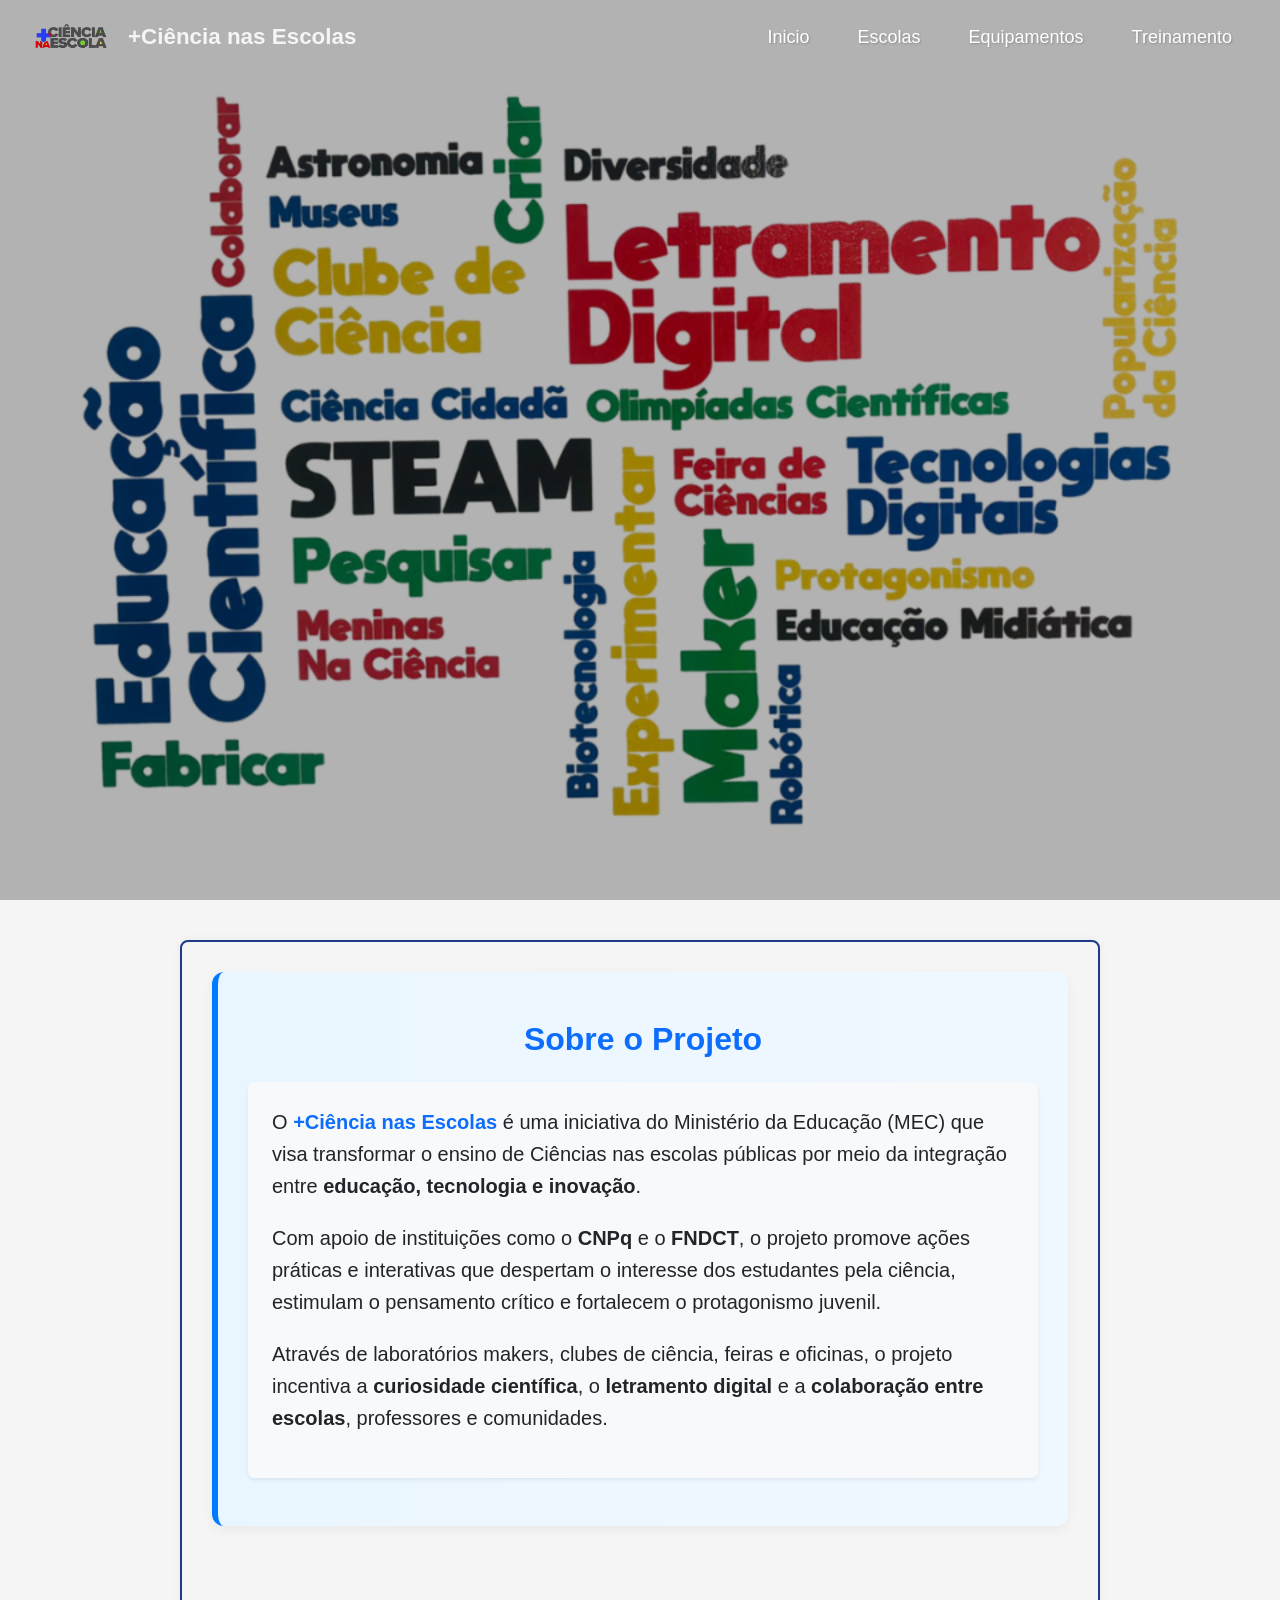
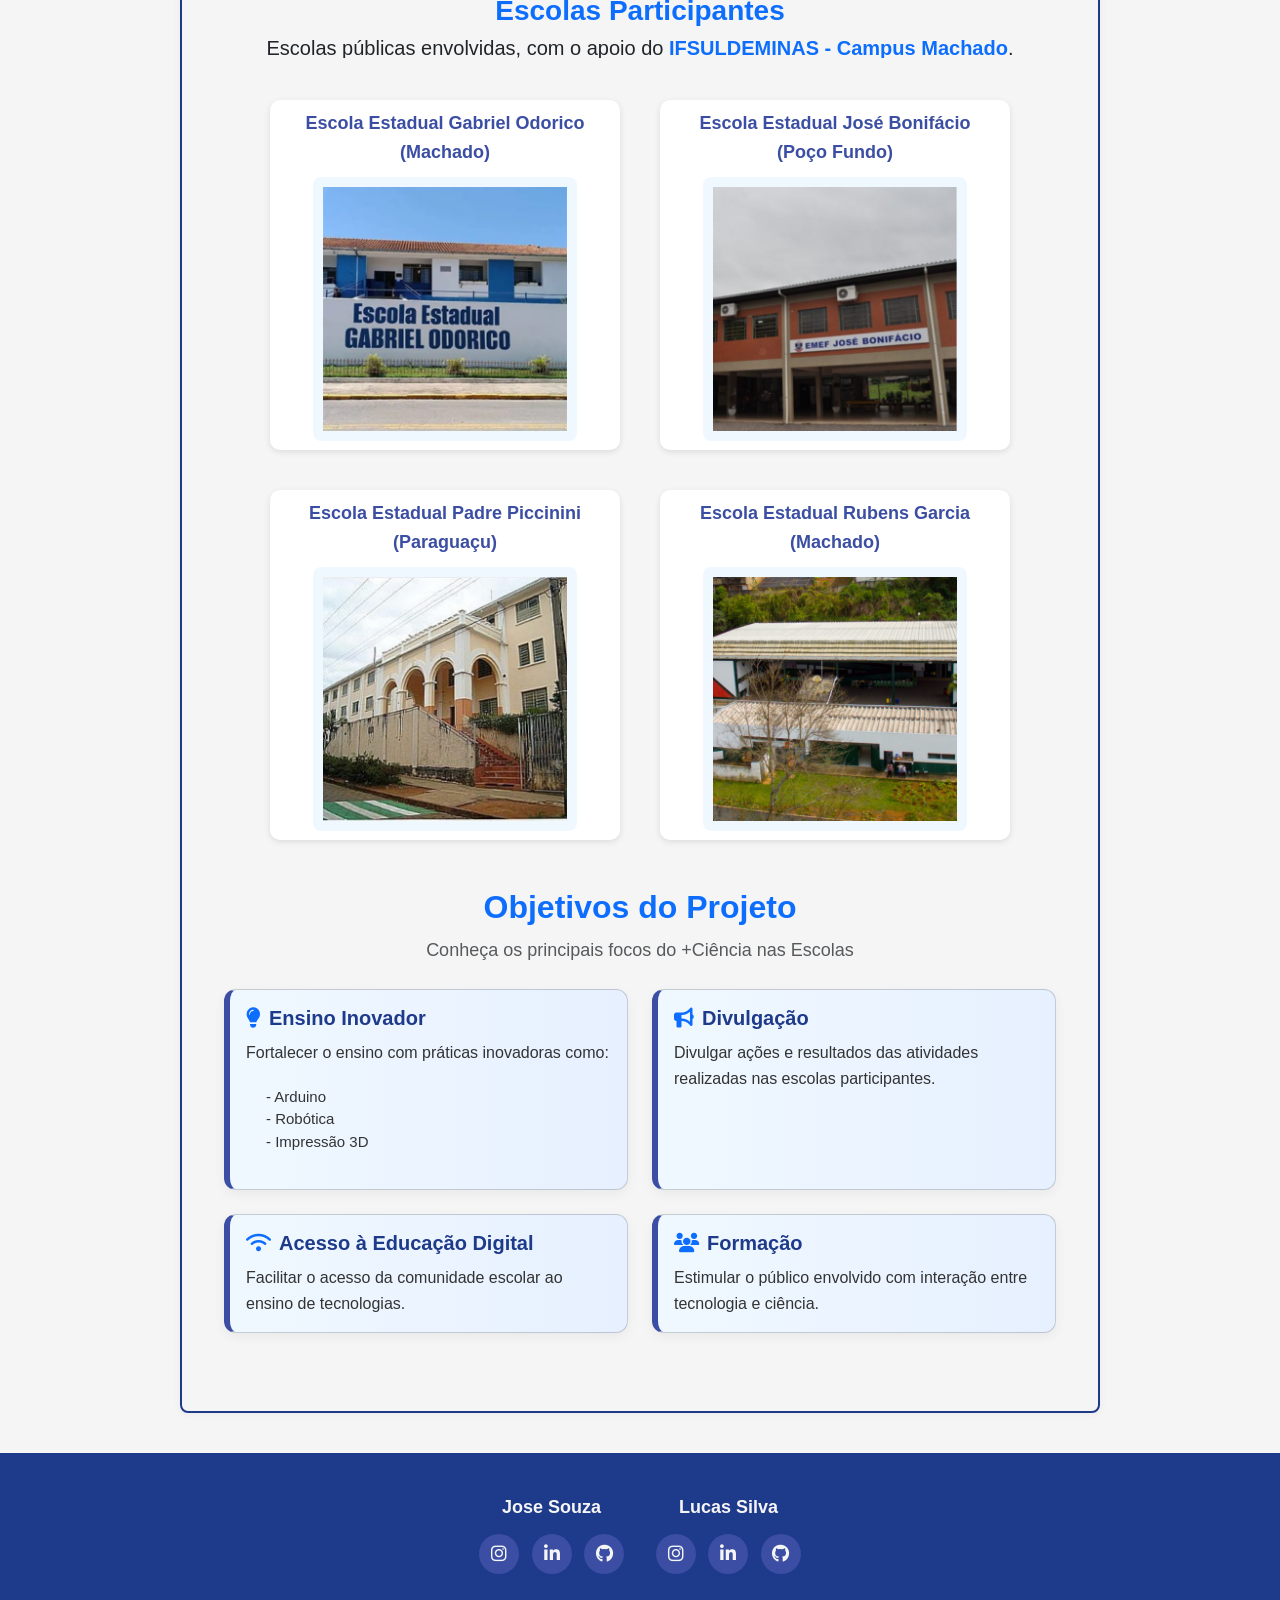
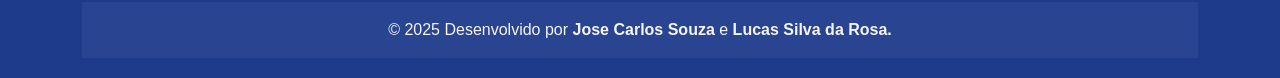
==== index.html @ 908bb76b "fix: link instagram" ====
<!DOCTYPE html>
<html lang="pt-BR">

<head>
  <meta charset="UTF-8">
  <meta http-equiv="X-UA-Compatible" content="IE=edge">
  <meta name="viewport" content="width=device-width, initial-scale=1.0">
  <link href="https://cdn.jsdelivr.net/npm/bootstrap@5.3.2/dist/css/bootstrap.min.css" rel="stylesheet">
  <link rel="stylesheet" href="https://cdnjs.cloudflare.com/ajax/libs/font-awesome/6.4.0/css/all.min.css">
  <link rel="stylesheet" href="https://cdnjs.cloudflare.com/ajax/libs/animate.css/4.1.1/animate.min.css">
  <link rel="stylesheet" href="https://cdnjs.cloudflare.com/ajax/libs/font-awesome/6.4.0/css/all.min.css">
  <link rel="stylesheet" href="CSS/style.css">
  <link rel="stylesheet" href="CSS/index.css">
  <link rel="stylesheet" href="CSS/spinner.css">
  <title>Maker - Paraguaçu, Machado e Poço Fundo</title>
</head>

<body>

  <nav class="nav-top">
    <div class="d-flex align-items-center gap-3">
      <a href="index.html">
        <img src="img/science-Logotype.png" alt="Logo do projeto" id="logotype-image" class="img-fluid"
          style="width: 80px;">
      </a>
      <h1 class="titleLogo">+Ciência nas Escolas</h1>
    </div>

    <ul class="nav justify-content-end gap-3">
      <li class="nav-item">
        <a class="nav-link text-white" href="loading.html?next=index.html">Inicio</a>
      </li>
      <li class="nav-item">
        <a class="nav-link text-white" href="#escolas">Escolas</a>
      </li>
      <li class="nav-item">
        <a class="nav-link text-white" href="loading.html?next=HTML/equipments.html">Equipamentos</a>
      </li>
      <li class="nav-item">
        <a class="nav-link text-white" href="loading.html?next=HTML/training.html">Treinamento</a>
      </li>
    </ul>
  </nav>

  <header id="pagetop" class="position-relative text-white">
    <div class="image-background">
      <img src="img/background.png" alt="Laboratório Maker"
        class="w-100 h-100 object-fit-cover position-absolute top-0 start-0 z-n1">
    </div>
  </header>

  <main>
    <article>
      <section class="about-project container py-5">
        <header class="mb-4 text-center">
          <h2 class="fw-bold text-primary">Sobre o Projeto</h2>
        </header>
        <div class="bg-light p-4 rounded shadow-sm">
          <p class="fs-5 text-dark">
            O <strong class="text-primary">+Ciência nas Escolas</strong> é uma iniciativa do Ministério da Educação
            (MEC) que visa transformar o ensino de Ciências nas escolas públicas por meio da integração entre
            <strong>educação, tecnologia e inovação</strong>.
          </p>
          <p class="fs-5 text-dark">
            Com apoio de instituições como o <strong>CNPq</strong> e o <strong>FNDCT</strong>, o projeto promove ações
            práticas e interativas que despertam o interesse dos estudantes pela ciência, estimulam o pensamento crítico
            e fortalecem o protagonismo juvenil.
          </p>
          <p class="fs-5 text-dark">
            Através de laboratórios makers, clubes de ciência, feiras e oficinas, o projeto incentiva a
            <strong>curiosidade científica</strong>, o <strong>letramento digital</strong> e a <strong>colaboração entre
              escolas</strong>, professores e comunidades.
          </p>
        </div>
      </section>

      <section class="schools-intro container py-5">
        <header class="mb-4 text-center">
          <h2 id="escolas" class="fw-bold text-primary">Escolas Participantes</h2>
          <p class="fs-5 text-dark">
            Escolas públicas envolvidas, com o apoio do
            <strong><a href="https://portal.mch.ifsuldeminas.edu.br">IFSULDEMINAS - Campus Machado</strong></a>.
          </p>
        </header>
      </section>
      <section class="schools" id="escolas">
        <a href="loading.html?next=HTML/schoolOdorico.html">
          <div class="school">
            <p>Escola Estadual Gabriel Odorico (Machado)</p>
            <img class="img-schools" src="img/schools/odorico.png" alt="EEGO">
          </div>
        </a>
        <a href="loading.html?next=HTML/schoolBonifacio.html">
          <div class="school">
            <p>Escola Estadual José Bonifácio (Poço Fundo)</p>
            <img class="img-schools" src="img/schools/bonifacio.png" alt="EEJB">
          </div>
        </a>
        <a href="loading.html?next=HTML/schoolPiccinini.html">
          <div class="school">
            <p>Escola Estadual Padre Piccinini (Paraguaçu)</p>
            <img class="img-schools" src="img/schools/piscinni.png" alt="EEPP">
          </div>
        </a>
        <a href="loading.html?next=HTML/schoolRubens.html">
          <div class="school">
            <p>Escola Estadual Rubens Garcia (Machado)</p>
            <img class="img-schools" src="img/schools/rubensGarcia.png" alt="EERG">
          </div>
        </a>
      </section>

      <section class="objectives container py-5">
        <header class="mb-4 text-center">
          <h2 class="fw-bold text-primary">Objetivos do Projeto</h2>
          <p class="text-muted">Conheça os principais focos do +Ciência nas Escolas</p>
        </header>
        <div class="row g-4">
          <div class="col-md-6 col-sm-12">
            <div class="card h-100 objective-card">
              <div class="card-body">
                <h5 class="card-title"><i class="fas fa-lightbulb me-2 text-primary"></i>Ensino Inovador</h5>
                <p class="card-text">
                  Fortalecer o ensino com práticas inovadoras como:
                <ul>
                  <li>- Arduino</li>
                  <li>- Robótica</li>
                  <li>- Impressão 3D</li>
                </ul>
                </p>
              </div>
            </div>
          </div>

          <div class="col-md-6 col-sm-12">
            <div class="card h-100 objective-card">
              <div class="card-body">
                <h5 class="card-title"><i class="fas fa-bullhorn me-2 text-primary"></i>Divulgação</h5>
                <p class="card-text">Divulgar ações e resultados das atividades realizadas nas escolas participantes.
                </p>
              </div>
            </div>
          </div>

          <div class="col-md-6 col-sm-12">
            <div class="card h-100 objective-card">
              <div class="card-body">
                <h5 class="card-title"><i class="fas fa-wifi me-2 text-primary"></i>Acesso à Educação Digital</h5>
                <p class="card-text">Facilitar o acesso da comunidade escolar ao ensino de tecnologias.</p>
              </div>
            </div>
          </div>

          <div class="col-md-6 col-sm-12">
            <div class="card h-100 objective-card">
              <div class="card-body">
                <h5 class="card-title"><i class="fas fa-users me-2 text-primary"></i>Formação</h5>
                <p class="card-text">Estimular o público envolvido com interação entre tecnologia e ciência.</p>
              </div>
            </div>
          </div>
        </div>
      </section>
    </article>
  </main>

  <footer class="footer" id="footerSection">
    <div class="container">
      <section class="mb-4">
        <div class="d-flex flex-column flex-md-row justify-content-center align-items-center gap-4">

          <div class="text-center">
            <p class="fw-bold mb-2">Jose Souza</p>
            <a class="btn-floating m-1" href="loading.html?next=https://www.instagram.com/jose_souza.19/?igsh=MWI3N2ZtdmoweDFjMg%3D%3D# target="_blank" role="button">
              <i class="fab fa-instagram"></i>
            </a>
            <a class="btn-floating m-1"
              href="loading.html?next=https://www.linkedin.com/in/jos%C3%A9-carlos-souza-5b9b7b2b1/" target="_blank"
              role="button">
              <i class="fab fa-linkedin-in"></i>
            </a>
            <a class="btn-floating m-1" href="loading.html?next=https://github.com/jose1souza" target="_blank"
              role="button">
              <i class="fab fa-github"></i>
            </a>
          </div>

          <div class="text-center">
            <p class="fw-bold mb-2">Lucas Silva</p>
            <a class="btn-floating m-1" href="loading.html?next=https://www.instagram.com/lucas_sisa/?igsh=MWY4cW5tbWR1azdyaA%3D%3D#" target="_blank" role="button">
              <i class="fab fa-instagram"></i>
            </a>
            <a class="btn-floating m-1"
              href="loading.html?next=https://www.linkedin.com/in/lucas-silva-da-rosa-17997721a" target="_blank"
              role="button">
              <i class="fab fa-linkedin-in"></i>
            </a>
            <a class="btn-floating m-1" href="loading.html?next=https://github.com/lucasa17" target="_blank"
              role="button">
              <i class="fab fa-github"></i>
            </a>
          </div>

        </div>
      </section>

      <div class="text-center p-3" style="background-color: rgba(255, 255, 255, 0.05);">
        © 2025 Desenvolvido por <strong>Jose Carlos Souza</strong> e <strong>Lucas Silva da Rosa.</strong>
      </div>
    </div>
  </footer>


  <script src="JS/scriptIndex.js"></script>

</body>

</html>
---- CSS/style.css ----
:root {
  --blue: #1e3a8a;
  --light-blue: #3b4ea3;
  --red: #e30613;
  --gray: #333333;
  --black: black;
  --white: #f5f5f5;
}

* {
  margin: 0;
  padding: 0;
  font-family: Arial, Helvetica, sans-serif;
  box-sizing: border-box;
}

body {
  background-color: var(--white);
  color: var(--gray);
}

main {
  margin-top: 100px;
  padding: 40px 20px;
  max-width: 75%;
  margin-left: auto;
  margin-top: auto;
  margin-right: auto;
}

.titleLogo {
  color: var(--white);
  font-weight: bold;
  font-size: 1.4rem;
  margin: 0;
  line-height: 1;
}

h1,
h2,
h3 {
  color: var(--black);
  margin-bottom: 10px;
}

p {
  font-size: 18px;
  line-height: 1.6;
  margin-bottom: 20px;
}

a {
  text-decoration: none;
}

ul {
  list-style: none;
}

nav ul {
  display: flex;
  gap: 1rem;
}

nav ul li a {
  color: var(--blue);
  font-size: 20px;
}

.footer {
  background-color: var(--blue); 
  color: var(--white);
  padding-top: 40px;
  padding-bottom: 20px;
  text-align: center;
}

.footer a {
  color: var(--white);
  text-decoration: none;
  transition: transform 0.2s ease, background-color 0.3s ease;
}

.footer a:hover {
  transform: scale(1.1);
  text-decoration: underline;
}

.btn-floating {
  background-color: var(--light-blue);
  color: var(--white);
  width: 40px;
  height: 40px;
  border-radius: 50%;
  font-size: 18px;
  display: inline-flex;
  align-items: center;
  justify-content: center;
  transition: transform 0.2s ease;
}

.btn-floating:hover {
  transform: scale(1.1);
  background-color: var(--gray);
}
---- CSS/index.css ----
#pagetop {
  position: relative;
  height: 100vh;
  overflow: hidden;
}

.nav-top {
  position: fixed;
  top: 0;
  left: 0;
  width: 100%;
  z-index: 1000;
  background-color: transparent;
  padding: 1rem 2rem;
  transition: background-color 0.3s ease, box-shadow 0.3s ease;
  display: flex;
  justify-content: space-between;
  align-items: center;
  flex-wrap: wrap;
}

.nav-top.scrolled {
  background-color: #1E90FF;
  box-shadow: 0 2px 4px rgba(0, 0, 0, 0.1);
}

.nav-top .nav-link {
  color: white;
  font-weight: 500;
  font-size: 18px;
  text-shadow: 1px 1px 2px rgba(0, 0, 0, 0.2);
  transition: color 0.3s ease;
}

.nav-top .nav-link:hover {
  color: var(--white);
  text-decoration: underline;
}

.nav-top img {
  max-width: 80px;
  height: auto;
  transition: transform 0.3s ease;
}

.nav-top img:hover {
  transform: scale(1.05);
}

.image-background {
  position: absolute;
  top: 0;
  left: 0;
  width: 100%;
  height: 100%;
  z-index: -1;
}

.image-background img {
  width: 100%;
  height: 100%;
  object-fit: cover;
  display: block;
  filter: brightness(0.7);
}

.header-overlay {
  display: flex;
  flex-direction: column;
  align-items: center;
  text-align: center;
  height: 100%;
  width: 100%;

  padding-top: 120px;
  position: relative;
  z-index: 1;
}

article {
  background-color: var(--white);
  padding: 30px;
  border-radius: 8px;
  border: 2px solid var(--blue);
  box-shadow: 0 0 10px rgba(0, 0, 0, 0.05);
}

.about-project {
  background: linear-gradient(to right, #eaf6ff, #f0f8ff);
  border-left: 6px solid #007bff;
  border-radius: 12px;
  padding: 40px 30px;
  box-shadow: 0 4px 12px rgba(0, 0, 0, 0.05);
}

.objective-card {
  border-radius: 12px;
  border-left: 6px solid var(--light-blue);
  background: linear-gradient(to right, #f0f8ff, #e6f0ff);
  box-shadow: 0 4px 12px rgba(0, 0, 0, 0.05);
  transition: transform 0.3s ease, box-shadow 0.3s ease;
}

.objective-card:hover {
  transform: scale(1.02);
  box-shadow: 0 6px 16px rgba(0, 0, 0, 0.1);
}

.objective-card .card-title {
  font-size: 20px;
  font-weight: bold;
  color: var(--blue);
  display: flex;
  align-items: center;
  margin-bottom: 10px;
}

.objective-card .card-text {
  font-size: 16px;
  color: var(--gray);
  line-height: 1.6;
}

.objective-card ul {
  padding-left: 20px;
  margin-top: 8px;
  margin-bottom: 0;
}

.objective-card ul li {
  font-size: 15px;
  color: var(--gray);
}

.schools {
  display: flex;
  flex-wrap: wrap;
  justify-content: center;
  gap: 40px;
  max-width: 800px;
  margin: auto;
}

.schools-intro {
  margin-top: 20px;
  margin-bottom: 30px;
}

.schools-intro h2 {
  font-size: 28px;
  color: var(--blue);
}

.schools-intro p {
  margin-top: 10px;
  font-size: 15px;
  color: var(--gray);
  line-height: 1;
  white-space: nowrap;
  overflow: hidden;
  text-overflow: ellipsis;
  margin-bottom: -60px;
}

.school {
  width: 350px;
  height: 350px;
  background-color: white;
  color: var(--gray);
  padding: 20px;
  margin: 0 auto;
  border-radius: 10px;
  text-align: center;
  display: flex;
  flex-direction: column;
  justify-content: center;
  align-items: center;
  box-shadow: 0 2px 6px rgba(0, 0, 0, 0.1);
  transition: transform 0.2s ease;
}

.school:hover {
  transform: scale(1.1);
  box-shadow: 1px 2px 7px black;
}

.school p {
  font-weight: bold;
  margin-bottom: 10px;
  color: var(--light-blue);
  font-size: 18px;
}

.img-schools {
  width: 85%;
  height: 85%;
  height: auto;
  border-radius: 8px;
  object-fit: contain;
  background-color: #f0f8ff;
  padding: 10px;
}

.objectives .card {
  border-radius: 12px;
  transition: transform 0.3s ease, box-shadow 0.3s ease;
  background: linear-gradient(to right, #f0f8ff, #e6f0ff);
  border-left: 6px solid var(--light-blue);
}

.objectives .card:hover {
  transform: scale(1.03);
  box-shadow: 0 4px 12px rgba(0, 0, 0, 0.1);
}

.objectives .card-title {
  font-size: 20px;
  font-weight: bold;
  color: var(--blue);
  margin-bottom: 10px;
}

.objectives .card-text {
  font-size: 16px;
  color: var(--gray);
  line-height: 1.6;
}
---- CSS/spinner.css ----
.spinner {
  width: 100px;
  height: 100px;
  position: relative;
}

.spinner div {
  position: absolute;
  width: 100%;
  height: 100%;
  border: 10px solid transparent;
  border-top-color: #2742f4;
  border-radius: 50%;
  animation: spinnerOne 1.2s linear infinite;
}

.spinner div:nth-child(2) {
  border: 10px solid transparent;
  border-bottom-color: #e30613;
  animation: spinnerTwo 1.2s linear infinite;
}

@keyframes spinnerOne {
  0% {
    transform: rotate(0deg);
    border-width: 10px;
  }

  50% {
    transform: rotate(180deg);
    border-width: 1px;
  }

  100% {
    transform: rotate(360deg);
    border-width: 10px;
  }
}

@keyframes spinnerTwo {
  0% {
    transform: rotate(0deg);
    border-width: 1px;
  }

  50% {
    transform: rotate(180deg);
    border-width: 10px;
  }

  100% {
    transform: rotate(360deg);
    border-width: 1px;
  }
}
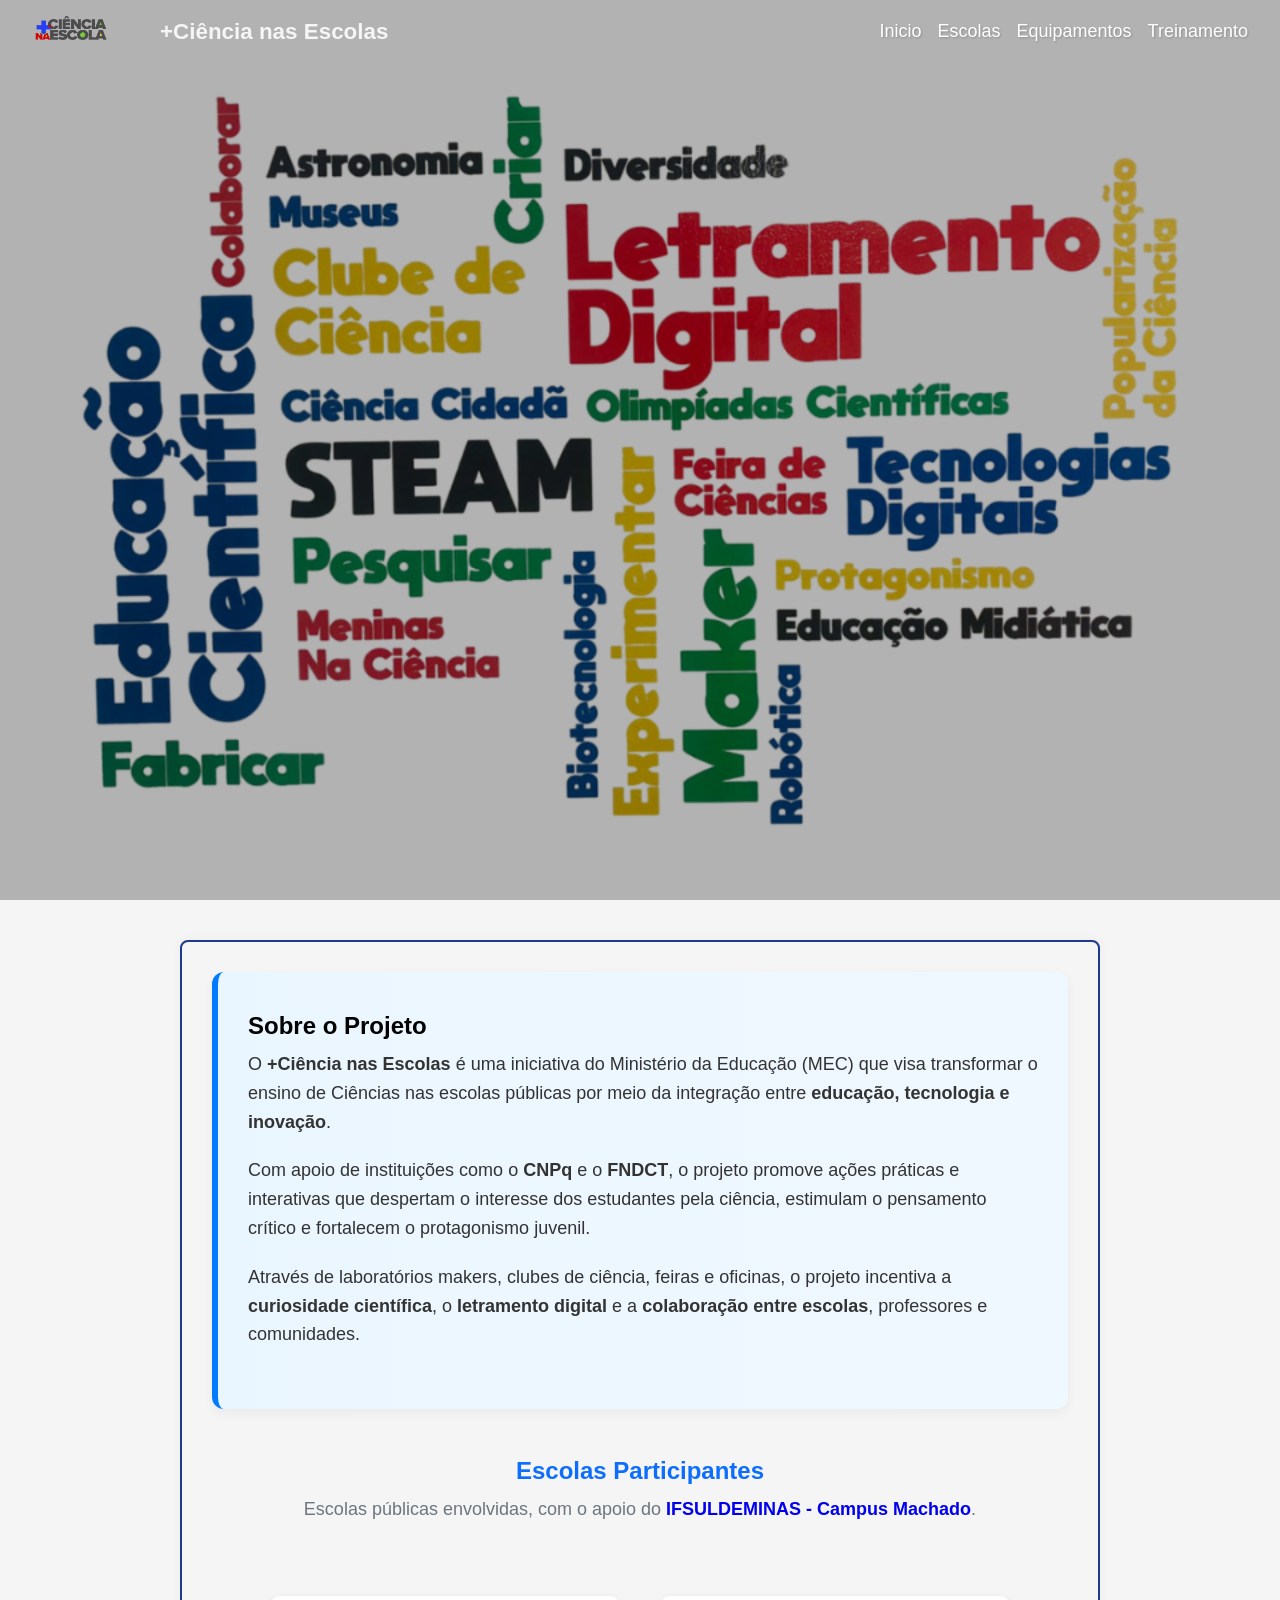
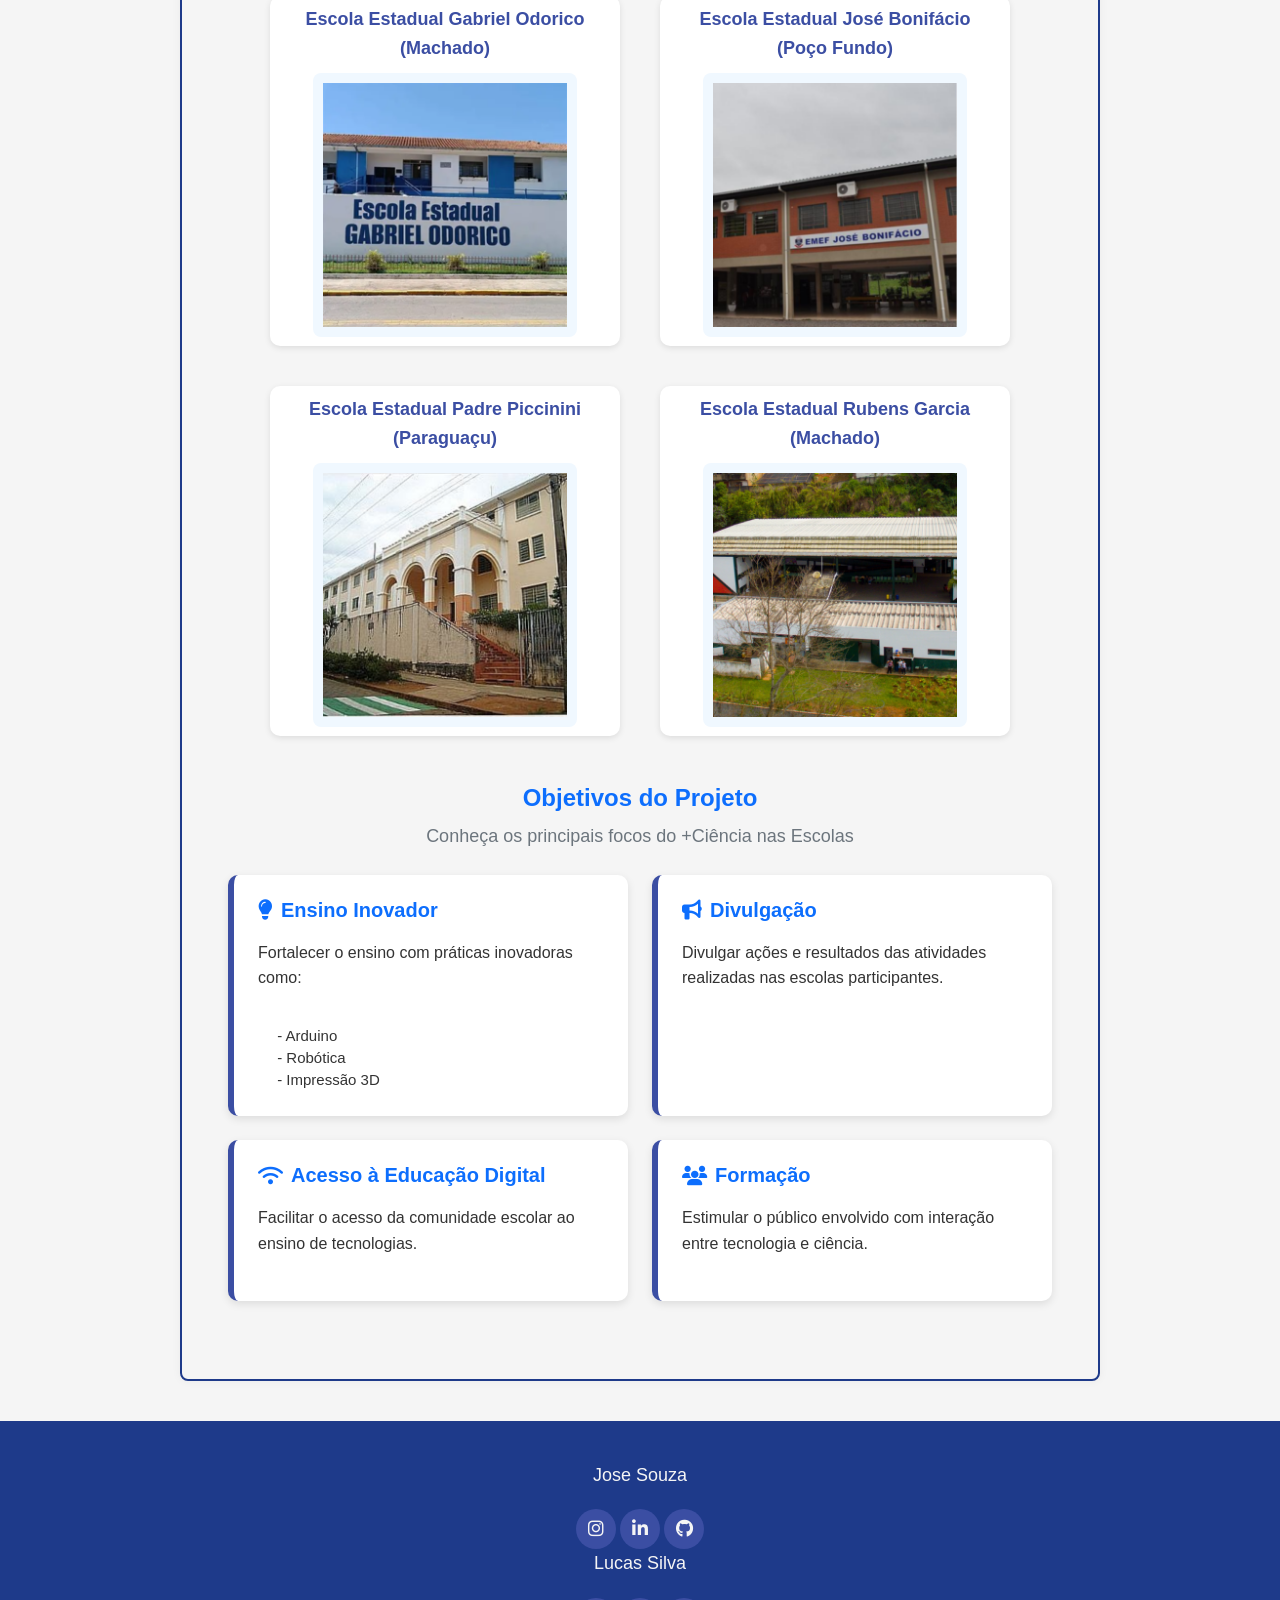
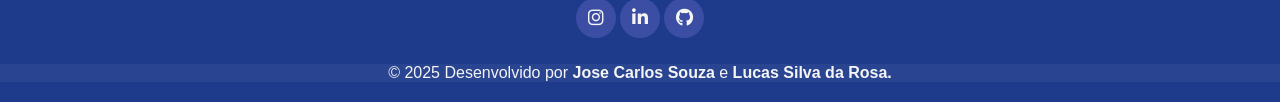
==== commit 161b1cb0: "feat: Schools/Training responsive ok" ====
--- a/index.html
+++ b/index.html
@@ -5,20 +5,17 @@
   <meta charset="UTF-8">
   <meta http-equiv="X-UA-Compatible" content="IE=edge">
   <meta name="viewport" content="width=device-width, initial-scale=1.0">
-  <link href="https://cdn.jsdelivr.net/npm/bootstrap@5.3.2/dist/css/bootstrap.min.css" rel="stylesheet">
-  <link rel="stylesheet" href="https://cdnjs.cloudflare.com/ajax/libs/font-awesome/6.4.0/css/all.min.css">
-  <link rel="stylesheet" href="https://cdnjs.cloudflare.com/ajax/libs/animate.css/4.1.1/animate.min.css">
-  <link rel="stylesheet" href="https://cdnjs.cloudflare.com/ajax/libs/font-awesome/6.4.0/css/all.min.css">
   <link rel="stylesheet" href="CSS/style.css">
   <link rel="stylesheet" href="CSS/index.css">
   <link rel="stylesheet" href="CSS/spinner.css">
+  <link href="https://cdnjs.cloudflare.com/ajax/libs/font-awesome/6.4.0/css/all.min.css" rel="stylesheet" />
   <title>Maker - Paraguaçu, Machado e Poço Fundo</title>
 </head>
 
 <body>
 
   <nav class="nav-top">
-    <div class="d-flex align-items-center gap-3">
+    <div class="menuTop">
       <a href="index.html">
         <img src="img/science-Logotype.png" alt="Logo do projeto" id="logotype-image" class="img-fluid"
           style="width: 80px;">
@@ -26,7 +23,7 @@
       <h1 class="titleLogo">+Ciência nas Escolas</h1>
     </div>
 
-    <ul class="nav justify-content-end gap-3">
+    <ul class="headMenu">
       <li class="nav-item">
         <a class="nav-link text-white" href="loading.html?next=index.html">Inicio</a>
       </li>
@@ -74,7 +71,7 @@
         </div>
       </section>
 
-      <section class="schools-intro container py-5">
+      <section class="objectives">
         <header class="mb-4 text-center">
           <h2 id="escolas" class="fw-bold text-primary">Escolas Participantes</h2>
           <p class="fs-5 text-dark">
@@ -110,57 +107,66 @@
         </a>
       </section>
 
-      <section class="objectives container py-5">
-        <header class="mb-4 text-center">
-          <h2 class="fw-bold text-primary">Objetivos do Projeto</h2>
-          <p class="text-muted">Conheça os principais focos do +Ciência nas Escolas</p>
-        </header>
-        <div class="row g-4">
-          <div class="col-md-6 col-sm-12">
-            <div class="card h-100 objective-card">
-              <div class="card-body">
-                <h5 class="card-title"><i class="fas fa-lightbulb me-2 text-primary"></i>Ensino Inovador</h5>
-                <p class="card-text">
-                  Fortalecer o ensino com práticas inovadoras como:
-                <ul>
-                  <li>- Arduino</li>
-                  <li>- Robótica</li>
-                  <li>- Impressão 3D</li>
-                </ul>
-                </p>
-              </div>
-            </div>
-          </div>
-
-          <div class="col-md-6 col-sm-12">
-            <div class="card h-100 objective-card">
-              <div class="card-body">
-                <h5 class="card-title"><i class="fas fa-bullhorn me-2 text-primary"></i>Divulgação</h5>
-                <p class="card-text">Divulgar ações e resultados das atividades realizadas nas escolas participantes.
-                </p>
-              </div>
-            </div>
-          </div>
-
-          <div class="col-md-6 col-sm-12">
-            <div class="card h-100 objective-card">
-              <div class="card-body">
-                <h5 class="card-title"><i class="fas fa-wifi me-2 text-primary"></i>Acesso à Educação Digital</h5>
-                <p class="card-text">Facilitar o acesso da comunidade escolar ao ensino de tecnologias.</p>
-              </div>
-            </div>
-          </div>
-
-          <div class="col-md-6 col-sm-12">
-            <div class="card h-100 objective-card">
-              <div class="card-body">
-                <h5 class="card-title"><i class="fas fa-users me-2 text-primary"></i>Formação</h5>
-                <p class="card-text">Estimular o público envolvido com interação entre tecnologia e ciência.</p>
-              </div>
-            </div>
-          </div>
-        </div>
-      </section>
+      <section class="objectives">
+  <header>
+    <h2>Objetivos do Projeto</h2>
+    <p>Conheça os principais focos do +Ciência nas Escolas</p>
+  </header>
+
+  <div class="row">
+    
+    <div class="objective-card">
+      <div class="card-body">
+        <h5 class="card-title">
+          <i class="fas fa-lightbulb"></i> Ensino Inovador
+        </h5>
+        <p class="card-text">
+          Fortalecer o ensino com práticas inovadoras como:
+        </p>
+        <ul>
+          <li>- Arduino</li>
+          <li>- Robótica</li>
+          <li>- Impressão 3D</li>
+        </ul>
+      </div>
+    </div>
+
+    <div class="objective-card">
+      <div class="card-body">
+        <h5 class="card-title">
+          <i class="fas fa-bullhorn"></i> Divulgação
+        </h5>
+        <p class="card-text">
+          Divulgar ações e resultados das atividades realizadas nas escolas participantes.
+        </p>
+      </div>
+    </div>
+
+    <div class="objective-card">
+      <div class="card-body">
+        <h5 class="card-title">
+          <i class="fas fa-wifi"></i> Acesso à Educação Digital
+        </h5>
+        <p class="card-text">
+          Facilitar o acesso da comunidade escolar ao ensino de tecnologias.
+        </p>
+      </div>
+    </div>
+
+    <div class="objective-card">
+      <div class="card-body">
+        <h5 class="card-title">
+          <i class="fas fa-users"></i> Formação
+        </h5>
+        <p class="card-text">
+          Estimular o público envolvido com interação entre tecnologia e ciência.
+        </p>
+      </div>
+    </div>
+
+  </div>
+</section>
+
     </article>
   </main>
 
@@ -204,7 +210,7 @@
         </div>
       </section>
 
-      <div class="text-center p-3" style="background-color: rgba(255, 255, 255, 0.05);">
+      <div class="footerDesenvolvido" style="background-color: rgba(255, 255, 255, 0.05);">
         © 2025 Desenvolvido por <strong>Jose Carlos Souza</strong> e <strong>Lucas Silva da Rosa.</strong>
       </div>
     </div>
--- a/CSS/style.css
+++ b/CSS/style.css
@@ -102,4 +102,14 @@
 .btn-floating:hover {
   transform: scale(1.1);
   background-color: var(--gray);
+}
+
+.footerDesenvolvido{
+  margin-top: 2%;
+}
+
+@media (min-width: 370px) and (max-width: 500px){
+    .titleLogo{
+      font-size: 16px;
+    }
 }
--- a/CSS/index.css
+++ b/CSS/index.css
@@ -19,6 +19,12 @@
   flex-wrap: wrap;
 }
 
+.menuTop{
+  display: flex;
+  align-items: center;
+  gap: 3rem;
+}
+
 .nav-top.scrolled {
   background-color: #1E90FF;
   box-shadow: 0 2px 4px rgba(0, 0, 0, 0.1);
@@ -224,4 +230,162 @@
   font-size: 16px;
   color: var(--gray);
   line-height: 1.6;
+}
+
+/* ====== CONTAINER ====== */
+.objectives {
+  max-width: 1200px;
+  margin: 0 auto;
+  padding: 3rem 1rem; /* py-5 */
+}
+
+/* ====== HEADER ====== */
+.objectives header {
+  margin-bottom: 1.5rem; /* mb-4 */
+  text-align: center;
+}
+
+.objectives h2 {
+  font-weight: 700; /* fw-bold */
+  color: #0d6efd; /* text-primary */
+}
+
+.objectives p {
+  color: #6c757d; /* text-muted */
+}
+
+/* ====== GRID ====== */
+.objectives .row {
+  display: grid;
+  grid-template-columns: repeat(auto-fit, minmax(400px, 1fr));
+  gap: 1.5rem; /* g-4 */
+}
+
+/* ====== CARD ====== */
+.objective-card {
+  background: #fff;
+  border-radius: 10px;
+  padding: 1.5rem;
+  height: 100%; /* h-100 */
+  box-shadow: 0 3px 8px rgba(0,0,0,0.1);
+  transition: transform .2s ease, box-shadow .2s ease;
+}
+
+.objective-card:hover {
+  transform: translateY(-4px);
+  box-shadow: 0 6px 14px rgba(0,0,0,0.15);
+}
+
+/* ====== CARD BODY ====== */
+.objective-card .card-body {
+  display: flex;
+  flex-direction: column;
+  gap: .5rem;
+}
+
+/* ====== TITULO DO CARD ====== */
+.objective-card .card-title {
+  font-size: 1.25rem;
+  font-weight: 600;
+  color: #0d6efd;
+  display: flex;
+  align-items: center;
+  gap: .5rem; /* me-2 */
+}
+
+/* ====== TEXTO ====== */
+.objective-card .card-text {
+  font-size: 1rem;
+  color: #333;
+}
+
+/* ====== LISTA ====== */
+.objective-card ul {
+  margin-top: .5rem;
+  padding-left: 1.2rem;
+}
+
+.objective-card ul li {
+  margin-bottom: .3rem;
+}
+
+@media (min-width: 370px) and (max-width: 500px){
+  .nav-top.scrolled {
+    display: grid;
+    grid-template-columns: 1fr;
+    grid-template-rows: auto auto;
+    padding-top: 2%;
+  }
+
+  .nav-top.scrolled .nav-link {
+    color: var(--white);
+    font-weight: 500;
+    font-size: 15px;
+    text-shadow: 1px 1px 2px rgba(0, 0, 0, 0.2);
+    transition: color 0.3s ease;
+  }
+
+  .nav-top .nav-link {
+    color: var(--white);
+    font-weight: 500;
+    font-size: 15px;
+    text-shadow: 1px 1px 2px rgba(0, 0, 0, 0.2);
+    transition: color 0.3s ease;
+  }
+
+
+  .menuTop{
+    display: grid;
+    grid-template-columns: 1fr 2fr;
+    grid-template-rows: auto;
+    padding-top: 2%;
+    margin-bottom: 3%;
+  }
+
+  .menuTop h1{
+    margin-top: 4%;
+  }
+
+  .headMenu{
+    display: grid;
+    grid-template-columns: 35px 55px 105px 50px;
+    grid-template-rows: 1fr;
+    justify-content: left;
+  }
+  
+  .objectives {
+    padding: 2rem 1rem;
+  }
+
+  .objectives header h2 {
+    font-size: 22px;
+  }
+
+  .objectives header p {
+    font-size: 14px;
+  }
+
+  .objectives .row {
+    grid-template-columns: 1fr;
+    gap: 1rem;
+  }
+
+  .objective-card {
+    padding: 1.2rem;
+    border-radius: 10px;
+  }
+
+  .objective-card .card-title {
+    font-size: 18px;
+    gap: .4rem;
+  }
+
+  .objective-card .card-text {
+    font-size: 14px;
+    line-height: 1.4;
+  }
+
+  .objective-card ul li {
+    font-size: 14px;
+  }
 }
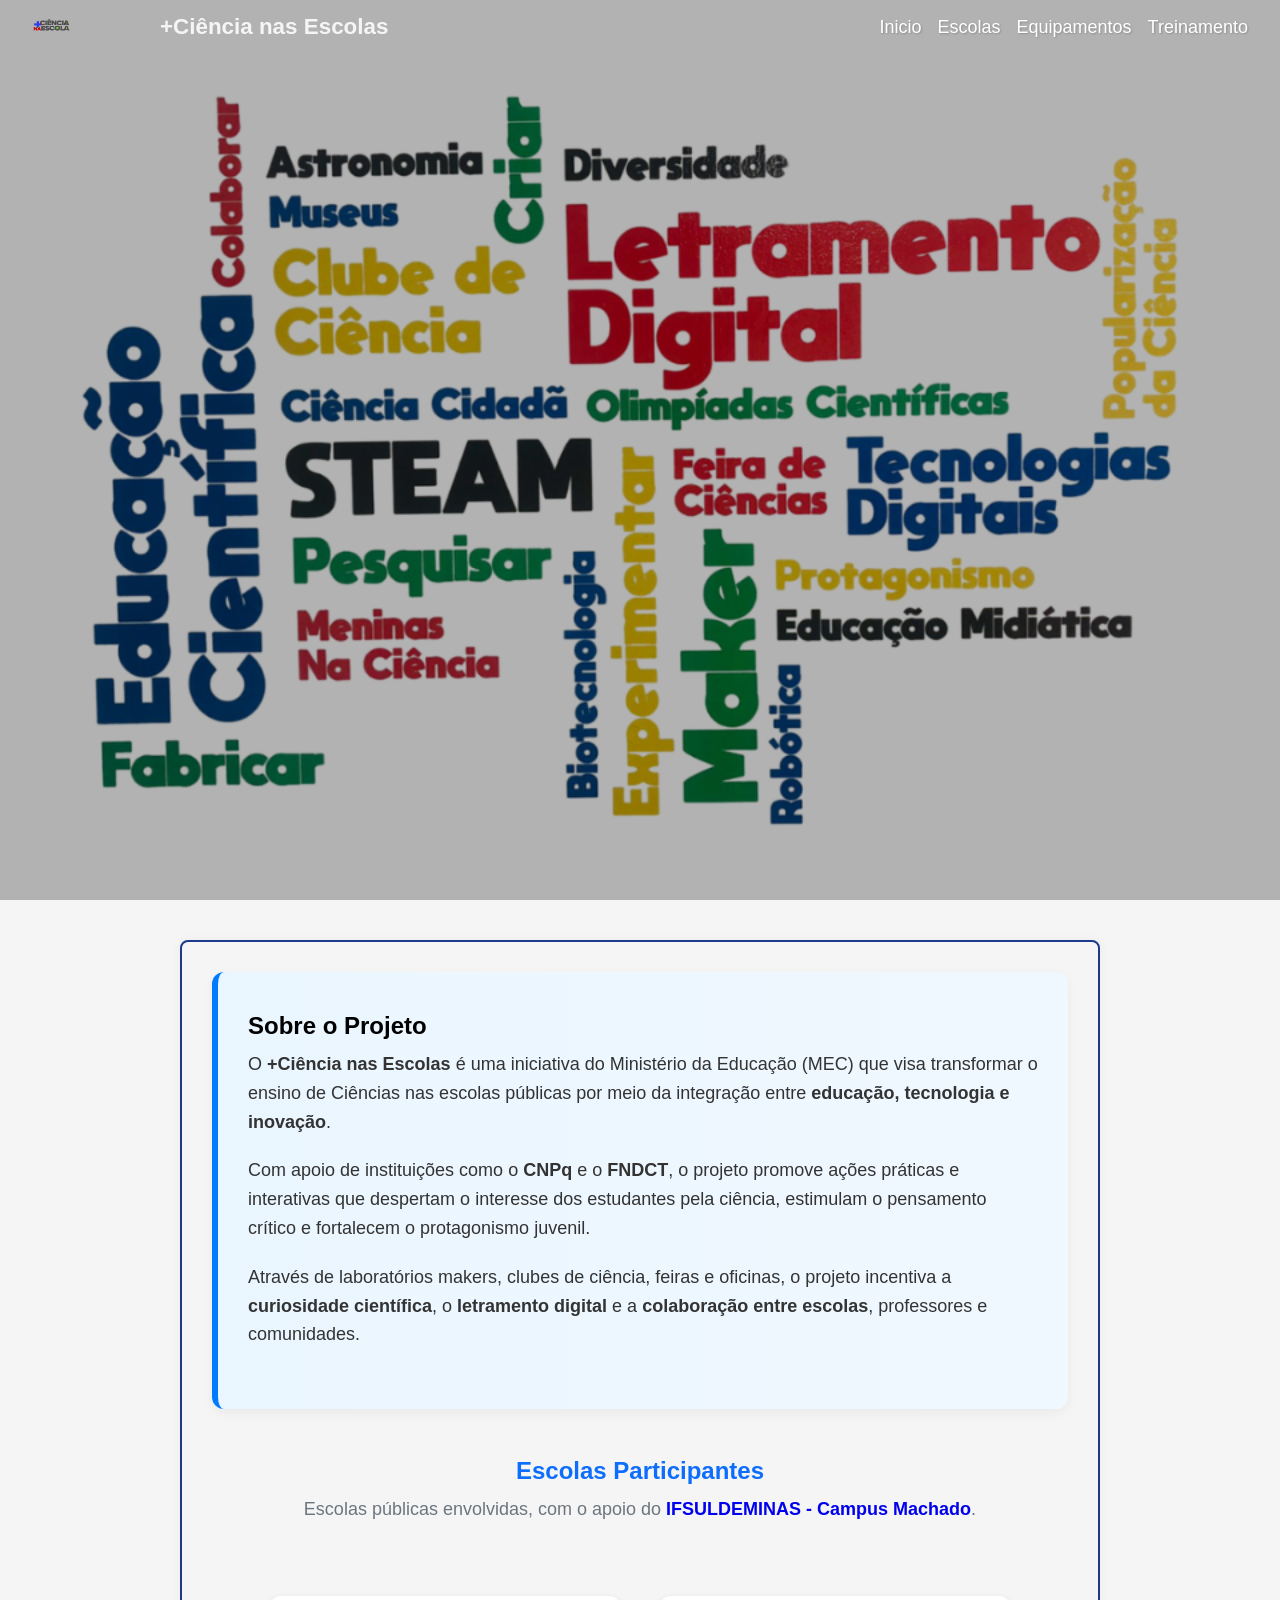
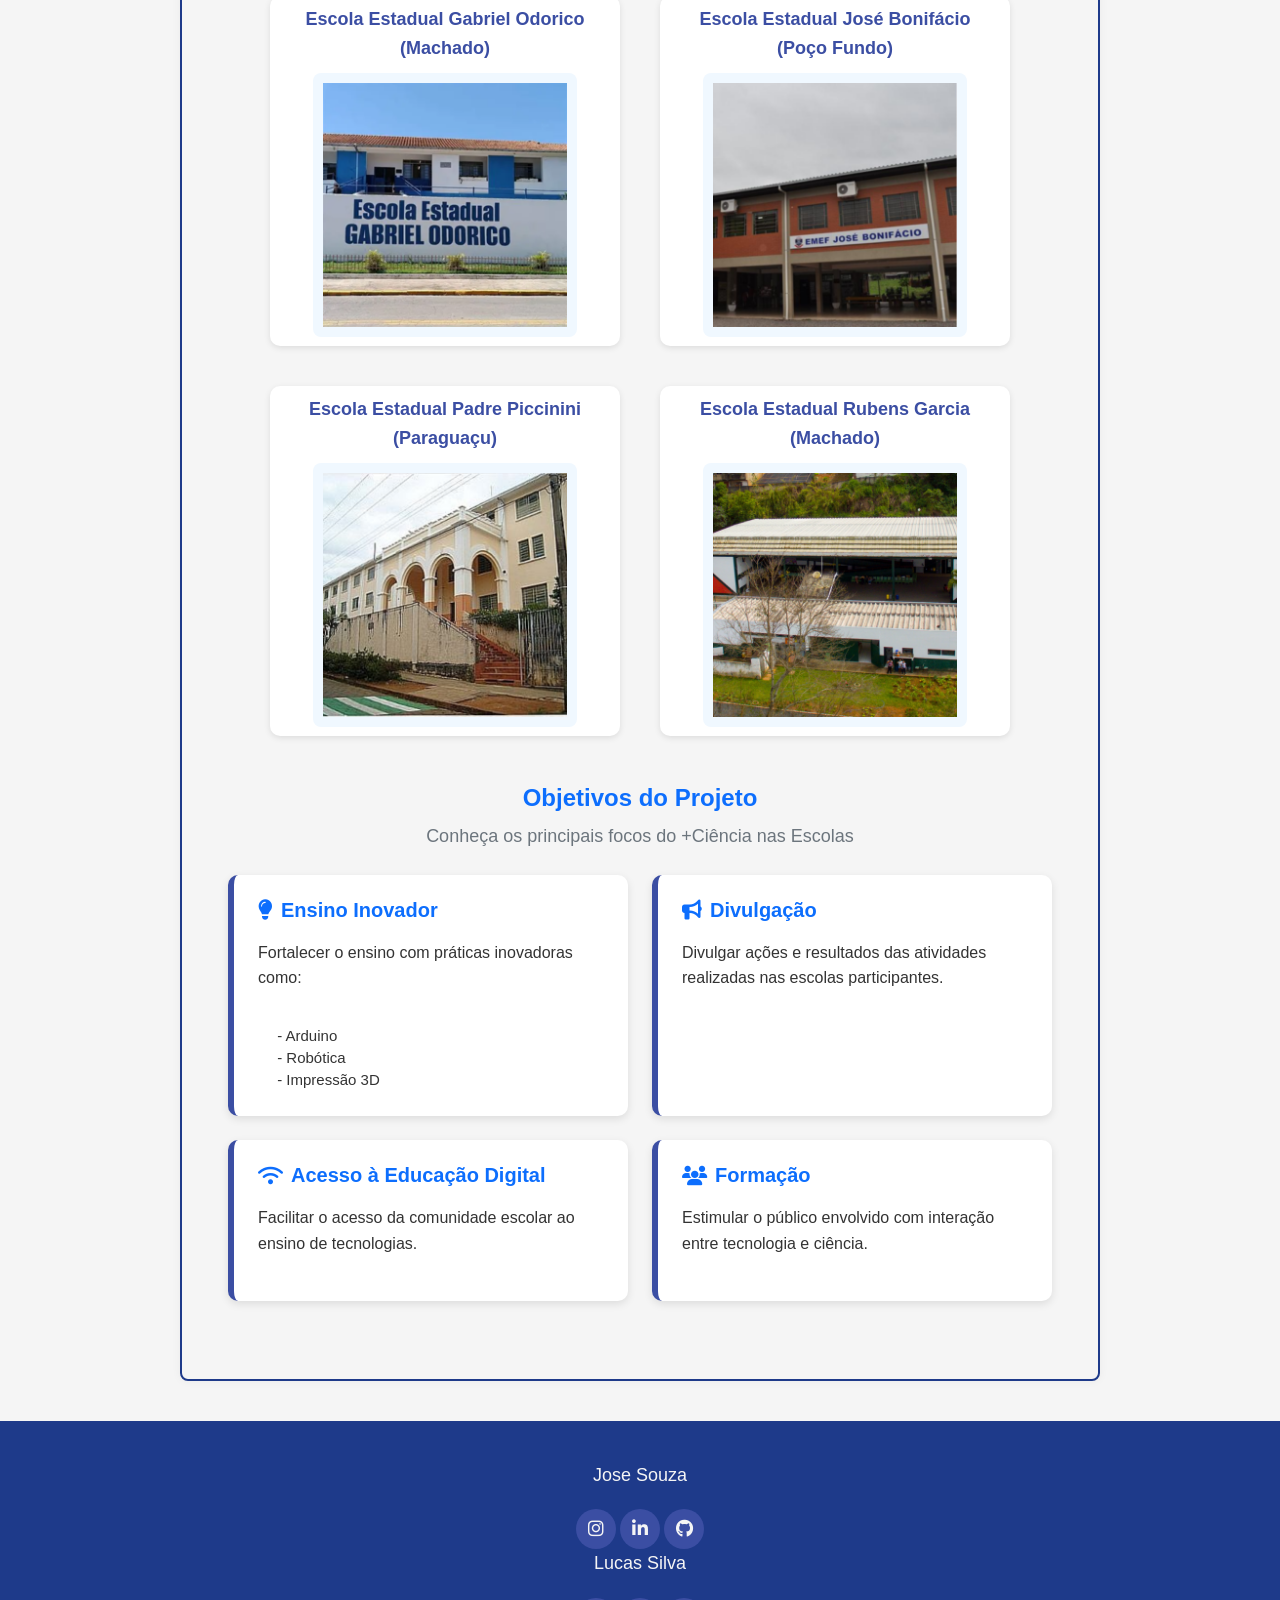
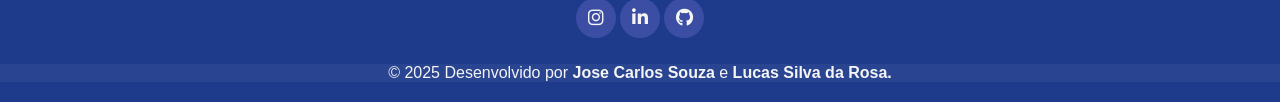
==== commit 6d1e973b: "feat: resposividade 4.0" ====
--- a/index.html
+++ b/index.html
@@ -17,8 +17,7 @@
   <nav class="nav-top">
     <div class="menuTop">
       <a href="index.html">
-        <img src="img/science-Logotype.png" alt="Logo do projeto" id="logotype-image" class="img-fluid"
-          style="width: 80px;">
+        <img src="img/science-Logotype.png" alt="Logo do projeto" id="logotype-image" class="img-fluid">
       </a>
       <h1 class="titleLogo">+Ciência nas Escolas</h1>
     </div>
@@ -48,7 +47,7 @@
 
   <main>
     <article>
-      <section class="about-project container py-5">
+      <section class="about-project">
         <header class="mb-4 text-center">
           <h2 class="fw-bold text-primary">Sobre o Projeto</h2>
         </header>
--- a/CSS/style.css
+++ b/CSS/style.css
@@ -108,8 +108,22 @@
   margin-top: 2%;
 }
 
-@media (min-width: 370px) and (max-width: 500px){
+@media (max-width: 780px){
     .titleLogo{
       font-size: 16px;
     }
+
+    main {
+      margin-top: 100px;
+      padding: 40px 20px;
+      max-width: 95%;
+      margin-left: auto;
+      margin-top: auto;
+      margin-right: auto;
+    }
+
+    main p{
+      text-align: justify;
+      font-size: 15px;
+    }
 }
--- a/CSS/index.css
+++ b/CSS/index.css
@@ -2,6 +2,10 @@
   position: relative;
   height: 100vh;
   overflow: hidden;
+}
+
+.img-fluid{
+  width: 50%;
 }
 
 .nav-top {
@@ -232,41 +236,37 @@
   line-height: 1.6;
 }
 
-/* ====== CONTAINER ====== */
 .objectives {
   max-width: 1200px;
   margin: 0 auto;
-  padding: 3rem 1rem; /* py-5 */
-}
-
-/* ====== HEADER ====== */
+  padding: 3rem 1rem; 
+}
+
 .objectives header {
-  margin-bottom: 1.5rem; /* mb-4 */
+  margin-bottom: 1.5rem; 
   text-align: center;
 }
 
 .objectives h2 {
-  font-weight: 700; /* fw-bold */
-  color: #0d6efd; /* text-primary */
+  font-weight: 700; 
+  color: #0d6efd; 
 }
 
 .objectives p {
-  color: #6c757d; /* text-muted */
-}
-
-/* ====== GRID ====== */
+  color: #6c757d;
+}
+
 .objectives .row {
   display: grid;
   grid-template-columns: repeat(auto-fit, minmax(400px, 1fr));
-  gap: 1.5rem; /* g-4 */
-}
-
-/* ====== CARD ====== */
+  gap: 1.5rem; 
+}
+
 .objective-card {
   background: #fff;
   border-radius: 10px;
   padding: 1.5rem;
-  height: 100%; /* h-100 */
+  height: 100%; 
   box-shadow: 0 3px 8px rgba(0,0,0,0.1);
   transition: transform .2s ease, box-shadow .2s ease;
 }
@@ -276,30 +276,26 @@
   box-shadow: 0 6px 14px rgba(0,0,0,0.15);
 }
 
-/* ====== CARD BODY ====== */
 .objective-card .card-body {
   display: flex;
   flex-direction: column;
   gap: .5rem;
 }
 
-/* ====== TITULO DO CARD ====== */
 .objective-card .card-title {
   font-size: 1.25rem;
   font-weight: 600;
   color: #0d6efd;
   display: flex;
   align-items: center;
-  gap: .5rem; /* me-2 */
-}
-
-/* ====== TEXTO ====== */
+  gap: .5rem; 
+}
+
 .objective-card .card-text {
   font-size: 1rem;
   color: #333;
 }
 
-/* ====== LISTA ====== */
 .objective-card ul {
   margin-top: .5rem;
   padding-left: 1.2rem;
@@ -309,12 +305,20 @@
   margin-bottom: .3rem;
 }
 
-@media (min-width: 370px) and (max-width: 500px){
+@media (max-width: 780px){
   .nav-top.scrolled {
     display: grid;
     grid-template-columns: 1fr;
     grid-template-rows: auto auto;
     padding-top: 2%;
+    top: 0;
+    left: 0;
+    width: 100%;
+    z-index: 1000;
+    padding: 1rem 2rem;
+    transition: background-color 0.3s ease, box-shadow 0.3s ease;
+    justify-content: space-between;
+    align-items: center;
   }
 
   .nav-top.scrolled .nav-link {
@@ -333,6 +337,9 @@
     transition: color 0.3s ease;
   }
 
+  .nav-top h1{
+    padding-left: 11.5px;
+  }
 
   .menuTop{
     display: grid;
@@ -348,7 +355,7 @@
 
   .headMenu{
     display: grid;
-    grid-template-columns: 35px 55px 105px 50px;
+    grid-template-columns: 35px 55px 90px 50px;
     grid-template-rows: 1fr;
     justify-content: left;
   }
@@ -388,4 +395,172 @@
   .objective-card ul li {
     font-size: 14px;
   }
+
+  .schools{
+    display: grid;
+    grid-template-columns: 1fr;
+    grid-template-rows: auto auto auto auto;
+  }
+
+.school {
+  width: 100%;
+  height: 100%;
+  background-color: white;
+  color: var(--gray);
+  padding: 20px;
+  margin: 0 auto;
+  border-radius: 10px;
+  text-align: center;
+  display: flex;
+  flex-direction: column;
+  justify-content: center;
+  align-items: center;
+  box-shadow: 0 2px 6px rgba(0, 0, 0, 0.1);
+  transition: transform 0.2s ease;
+}
+
+.school p{
+  font-size: 15px;
+  text-align: center;
+}
+
+.about-project {
+  background: linear-gradient(to right, #eaf6ff, #f0f8ff);
+  border-left: 6px solid #007bff;
+  border-radius: 12px;
+  padding: 20px 15px;
+  box-shadow: 0 4px 12px rgba(0, 0, 0, 0.05);
+  text-align: center;
+}
+
+}
+
+@media (min-width: 501px) and (max-width: 780px){
+  .nav-top.scrolled {
+    display: grid;
+    grid-template-columns: 1fr;
+    grid-template-rows: auto auto;
+    padding-top: 2%;
+    top: 0;
+    left: 0;
+    width: 100%;
+    z-index: 1000;
+    padding: 1rem 2rem;
+    transition: background-color 0.3s ease, box-shadow 0.3s ease;
+    justify-content: space-between;
+    align-items: center;
+  }
+
+  .nav-top.scrolled .nav-link {
+    color: var(--white);
+    font-weight: 500;
+    font-size: 15px;
+    text-shadow: 1px 1px 2px rgba(0, 0, 0, 0.2);
+    transition: color 0.3s ease;
+  }
+
+  .nav-top .nav-link {
+    color: var(--white);
+    font-weight: 500;
+    font-size: 15px;
+    text-shadow: 1px 1px 2px rgba(0, 0, 0, 0.2);
+    transition: color 0.3s ease;
+  }
+
+  .nav-top h1{
+    padding-left: 11.5px;
+  }
+
+  .menuTop{
+    display: grid;
+    grid-template-columns: 1fr 2fr;
+    grid-template-rows: auto;
+    padding-top: 2%;
+    margin-bottom: 3%;
+  }
+
+  .menuTop h1{
+    margin-top: 4%;
+  }
+
+  .headMenu{
+    display: grid;
+    grid-template-columns: 60px 80px 125px 70px;
+    grid-template-rows: 1fr;
+    justify-content: center;
+  }
+  
+  .objectives {
+    padding: 2rem 1rem;
+  }
+
+  .objectives header h2 {
+    font-size: 22px;
+  }
+
+  .objectives header p {
+    font-size: 14px;
+  }
+
+  .objectives .row {
+    grid-template-columns: 1fr;
+    gap: 1rem;
+  }
+
+  .objective-card {
+    padding: 1.2rem;
+    border-radius: 10px;
+  }
+
+  .objective-card .card-title {
+    font-size: 18px;
+    gap: .4rem;
+  }
+
+  .objective-card .card-text {
+    font-size: 14px;
+    line-height: 1.4;
+  }
+
+  .objective-card ul li {
+    font-size: 14px;
+  }
+
+  .schools{
+    display: grid;
+    grid-template-columns: 1fr;
+    grid-template-rows: auto auto auto auto;
+  }
+
+.school {
+  width: 100%;
+  height: 100%;
+  background-color: white;
+  color: var(--gray);
+  padding: 20px;
+  margin: 0 auto;
+  border-radius: 10px;
+  text-align: center;
+  display: flex;
+  flex-direction: column;
+  justify-content: center;
+  align-items: center;
+  box-shadow: 0 2px 6px rgba(0, 0, 0, 0.1);
+  transition: transform 0.2s ease;
+}
+
+.school p{
+  font-size: 15px;
+  text-align: center;
+}
+
+.about-project {
+  background: linear-gradient(to right, #eaf6ff, #f0f8ff);
+  border-left: 6px solid #007bff;
+  border-radius: 12px;
+  padding: 20px 15px;
+  box-shadow: 0 4px 12px rgba(0, 0, 0, 0.05);
+  text-align: center;
+}
+
 }
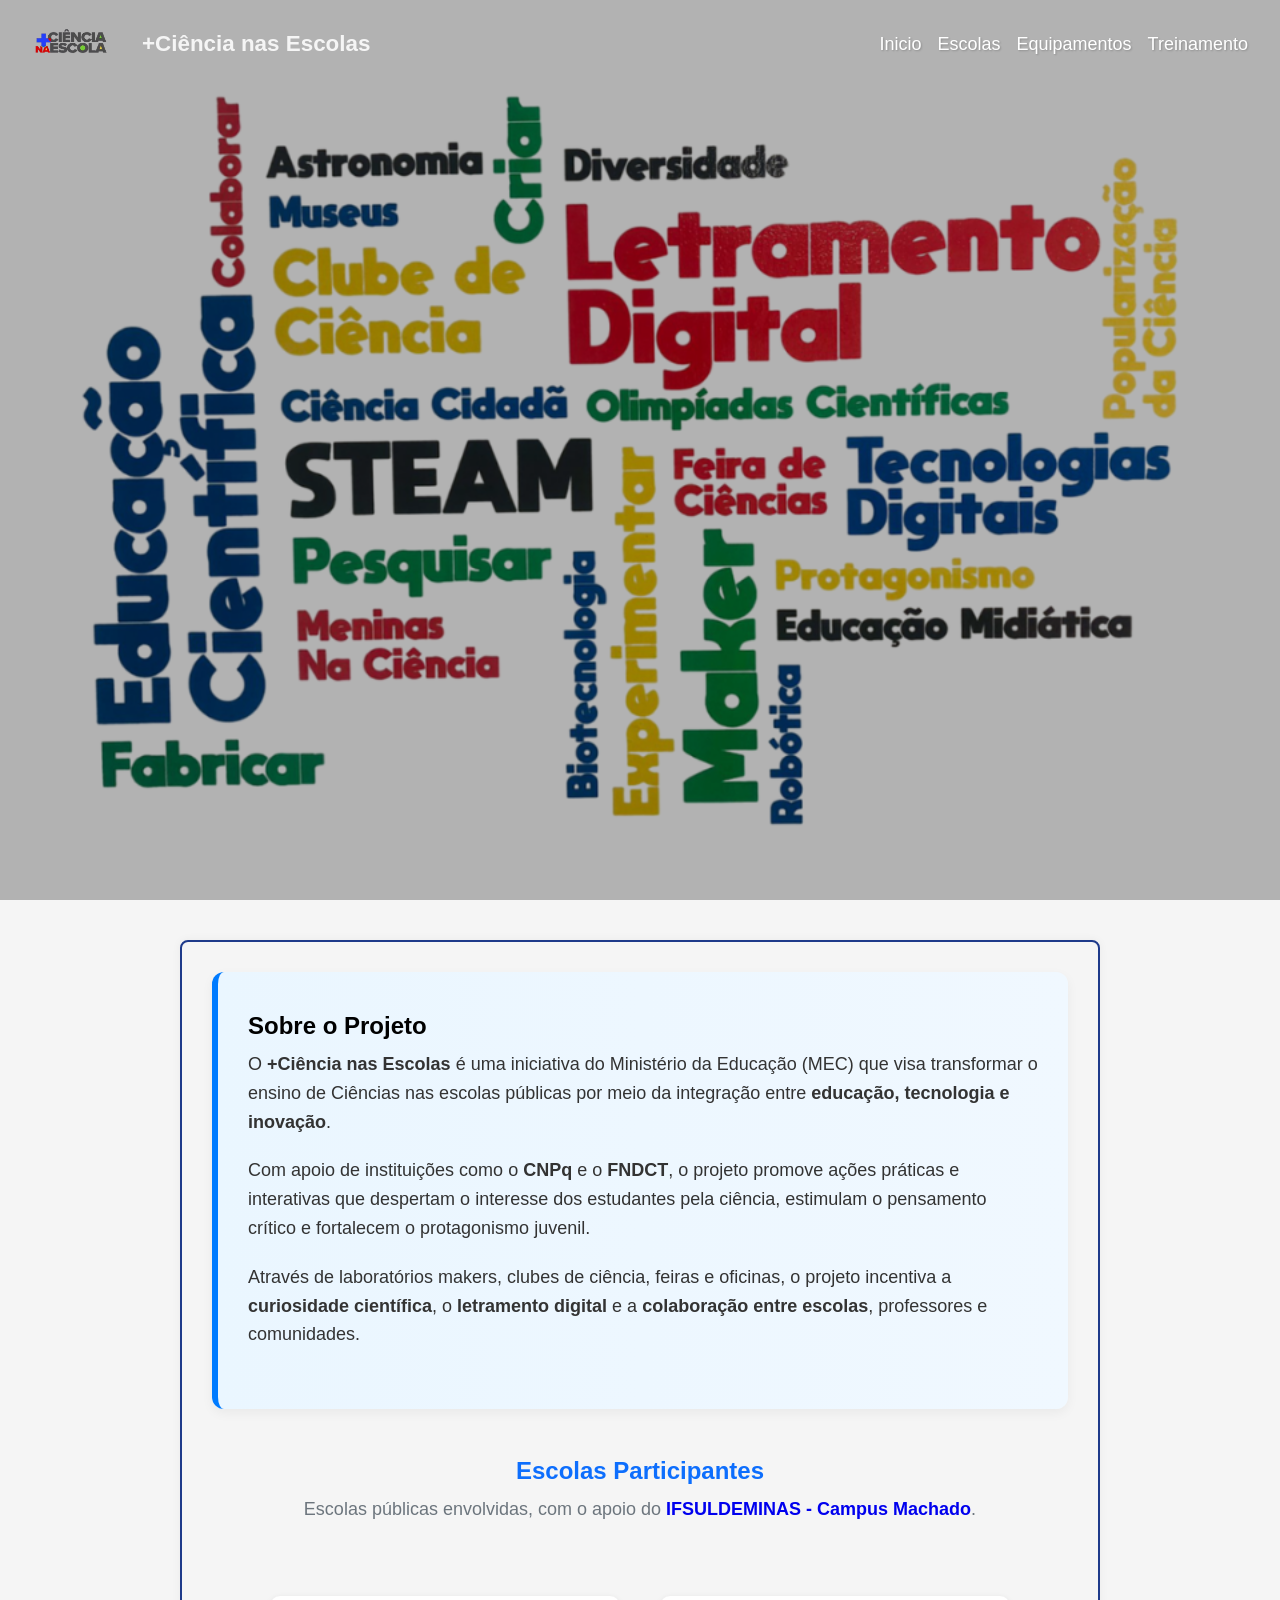
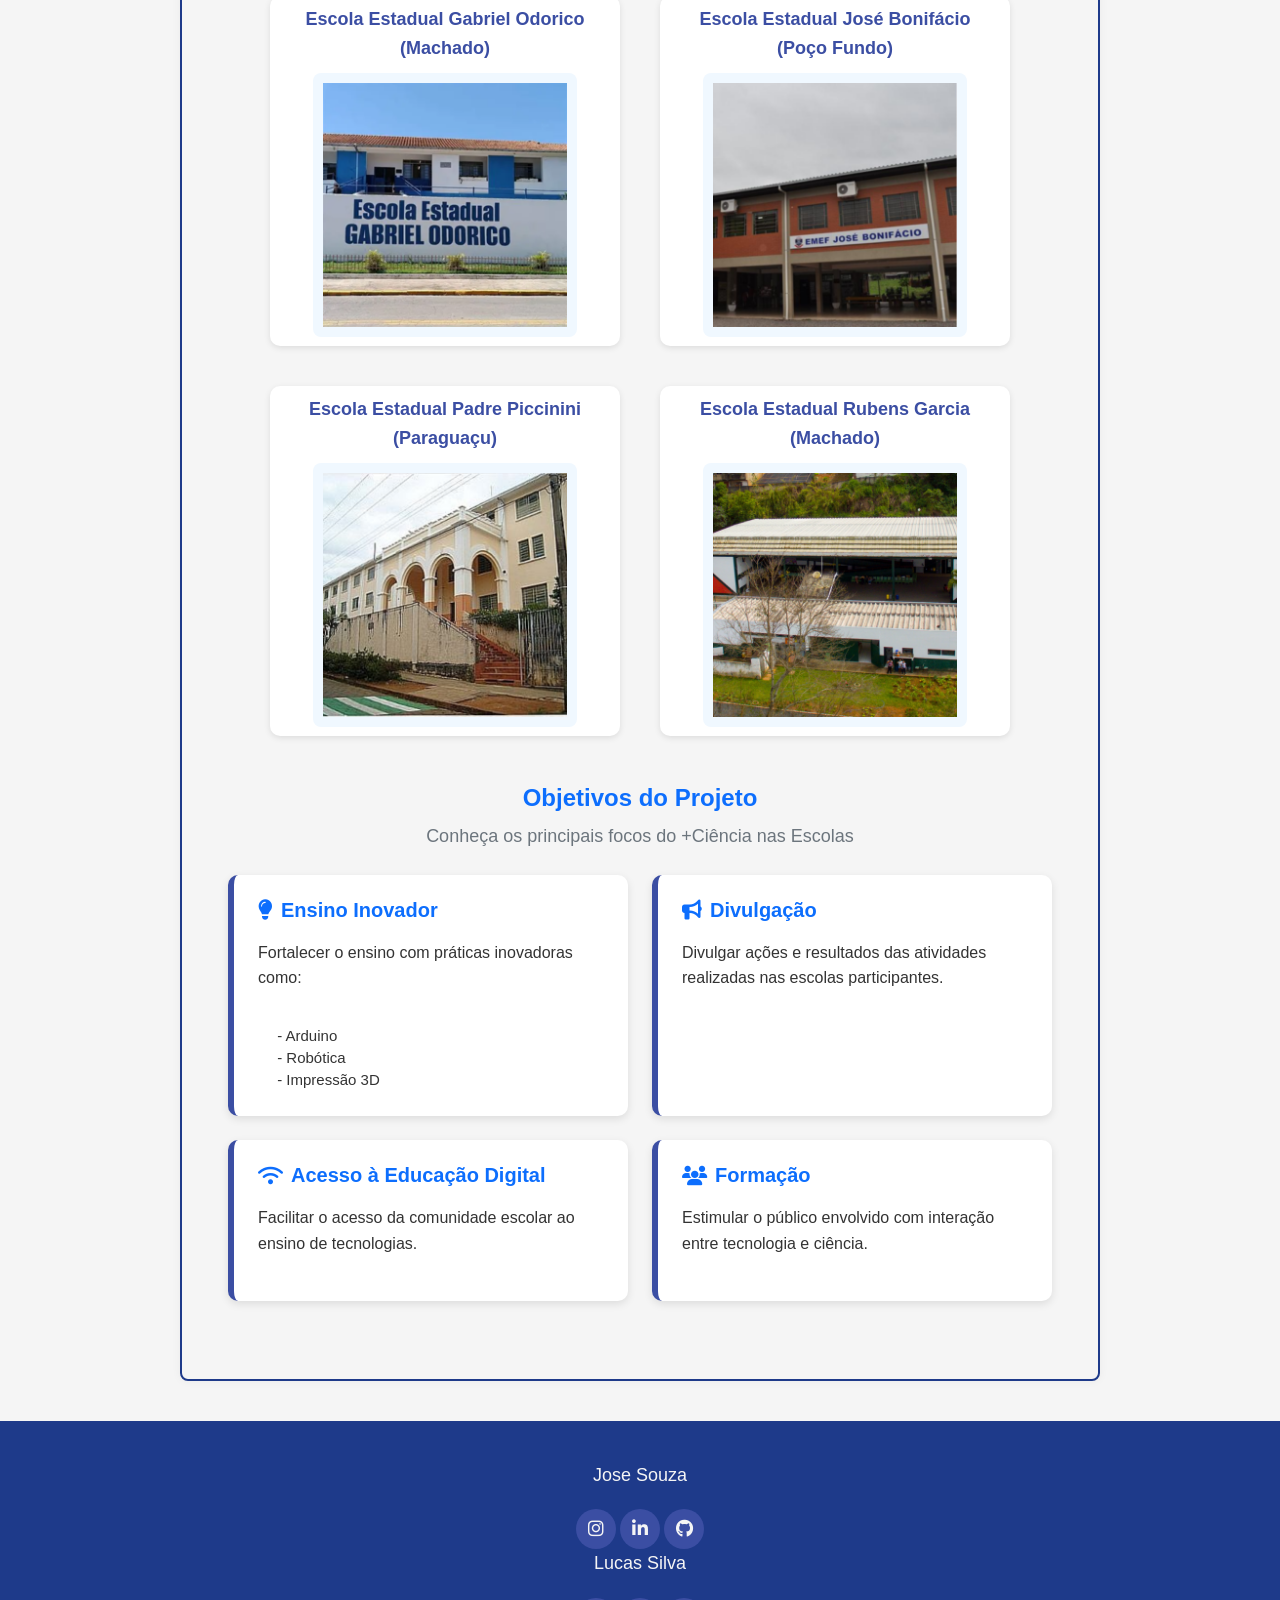
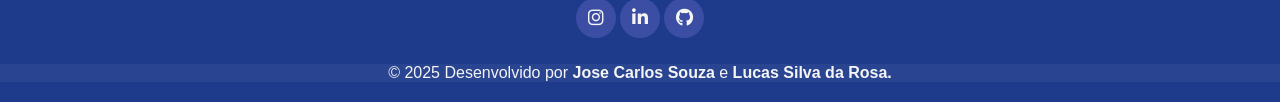
==== commit ef427da9: "fix: image header" ====
--- a/index.html
+++ b/index.html
@@ -15,7 +15,7 @@
 <body>
 
   <nav class="nav-top">
-    <div class="menuTop">
+    <div class="menuTop d-flex">
       <a href="index.html">
         <img src="img/science-Logotype.png" alt="Logo do projeto" id="logotype-image" class="img-fluid">
       </a>
--- a/CSS/style.css
+++ b/CSS/style.css
@@ -33,8 +33,8 @@
   font-weight: bold;
   font-size: 1.4rem;
   margin: 0;
-  line-height: 1;
-}
+  line-height: 2;
+} 
 
 h1,
 h2,
--- a/CSS/index.css
+++ b/CSS/index.css
@@ -24,9 +24,17 @@
 }
 
 .menuTop{
-  display: flex;
-  align-items: center;
-  gap: 3rem;
+  display: grid;
+  grid-template-columns: 1fr 2fr;
+  grid-template-rows: auto;
+  padding-top: 0.5%;
+  margin-bottom: 0.5%;
+  gap: 30px;
+}
+
+  .nav-top .d-flex {
+    display: flex;
+    align-items: center;
 }
 
 .nav-top.scrolled {
@@ -48,7 +56,7 @@
 }
 
 .nav-top img {
-  max-width: 80px;
+  width: 80px;
   height: auto;
   transition: transform 0.3s ease;
 }
@@ -306,6 +314,11 @@
 }
 
 @media (max-width: 780px){
+  .nav-top img {
+    width: 80px;
+    height: auto;
+    transition: transform 0.3s ease;
+  } 
   .nav-top.scrolled {
     display: grid;
     grid-template-columns: 1fr;
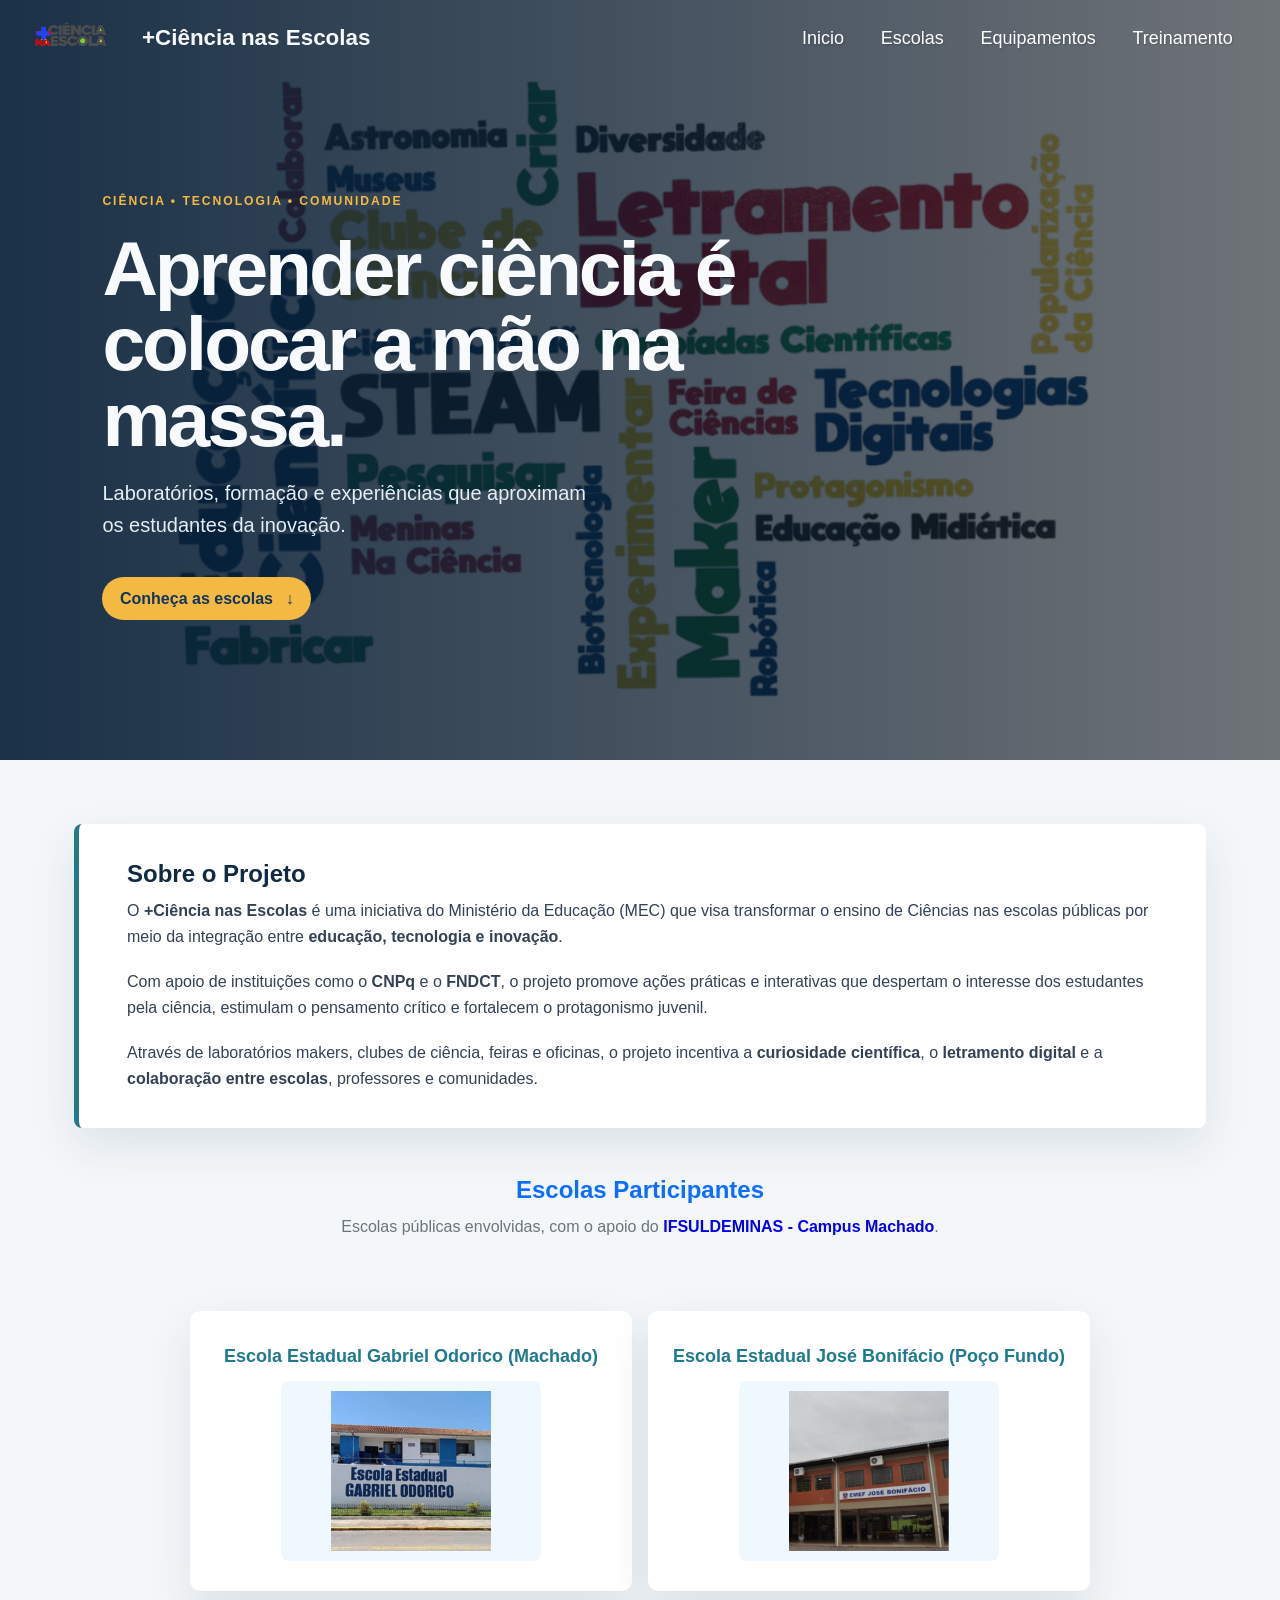
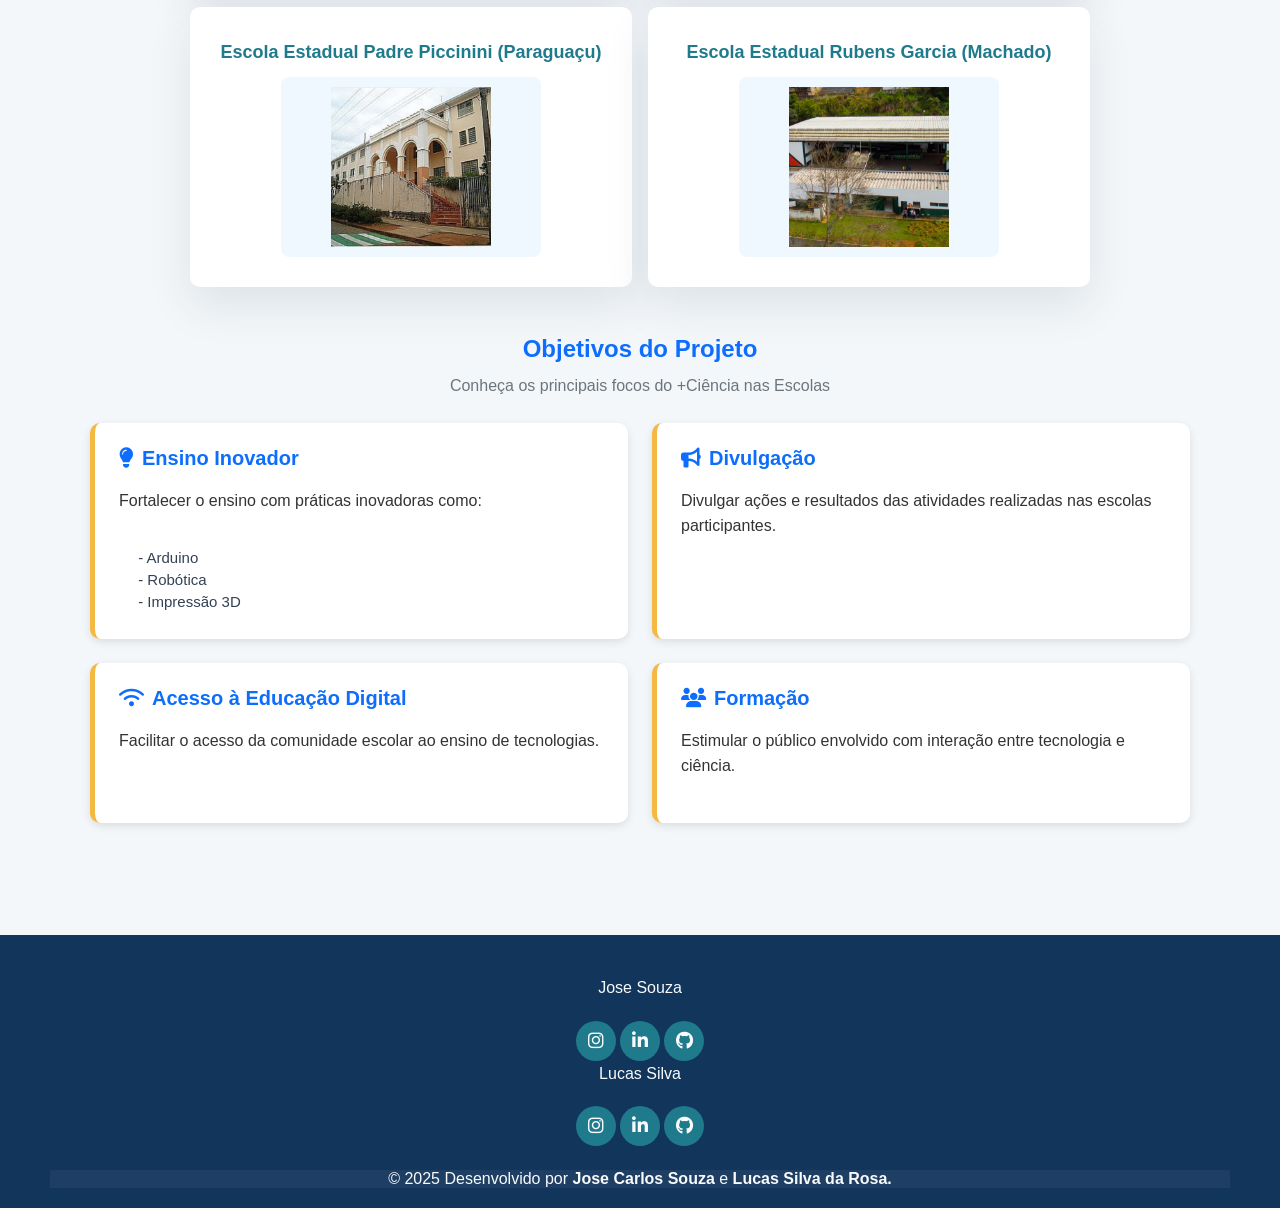
==== commit b58f5be2: "feat: Update styles and structure across multiple CSS and HTML files for improved layout and respons" ====
--- a/index.html
+++ b/index.html
@@ -8,6 +8,7 @@
   <link rel="stylesheet" href="CSS/style.css">
   <link rel="stylesheet" href="CSS/index.css">
   <link rel="stylesheet" href="CSS/spinner.css">
+  <link rel="icon" href="img/iconSite.png" type="image/png">
   <link href="https://cdnjs.cloudflare.com/ajax/libs/font-awesome/6.4.0/css/all.min.css" rel="stylesheet" />
   <title>Maker - Paraguaçu, Machado e Poço Fundo</title>
 </head>
@@ -42,6 +43,12 @@
     <div class="image-background">
       <img src="img/background.png" alt="Laboratório Maker"
         class="w-100 h-100 object-fit-cover position-absolute top-0 start-0 z-n1">
+    </div>
+    <div class="hero-content">
+      <p class="eyebrow">CIÊNCIA • TECNOLOGIA • COMUNIDADE</p>
+      <h2>Aprender ciência é colocar a mão na massa.</h2>
+      <p>Laboratórios, formação e experiências que aproximam os estudantes da inovação.</p>
+      <a class="hero-action" href="#escolas">Conheça as escolas <span aria-hidden="true">↓</span></a>
     </div>
   </header>
 
--- a/CSS/style.css
+++ b/CSS/style.css
@@ -1,30 +1,32 @@
 :root {
-  --blue: #1e3a8a;
-  --light-blue: #3b4ea3;
-  --red: #e30613;
-  --gray: #333333;
-  --black: black;
-  --white: #f5f5f5;
+  --blue: #12355b;
+  --light-blue: #1f7a8c;
+  --accent: #f4b942;
+  --gray: #334155;
+  --black: #102a43;
+  --white: #f8fafc;
+  --surface: #ffffff;
+  --muted: #64748b;
+  --border: #dbe5ec;
+  --shadow: 0 18px 45px rgba(18, 53, 91, 0.1);
 }
 
 * {
   margin: 0;
   padding: 0;
-  font-family: Arial, Helvetica, sans-serif;
+  font-family: "Trebuchet MS", "Segoe UI", sans-serif;
   box-sizing: border-box;
 }
 
 body {
-  background-color: var(--white);
+  background: #f4f7f9;
   color: var(--gray);
 }
 
 main {
-  margin-top: 100px;
-  padding: 40px 20px;
-  max-width: 75%;
+  padding: 64px 24px;
+  max-width: 1180px;
   margin-left: auto;
-  margin-top: auto;
   margin-right: auto;
 }
 
@@ -33,7 +35,7 @@
   font-weight: bold;
   font-size: 1.4rem;
   margin: 0;
-  line-height: 2;
+  line-height: 1.15;
 } 
 
 h1,
@@ -44,7 +46,7 @@
 }
 
 p {
-  font-size: 18px;
+  font-size: 1rem;
   line-height: 1.6;
   margin-bottom: 20px;
 }
@@ -59,12 +61,12 @@
 
 nav ul {
   display: flex;
-  gap: 1rem;
+  gap: 0.4rem;
 }
 
 nav ul li a {
-  color: var(--blue);
-  font-size: 20px;
+  color: inherit;
+  font-size: 1rem;
 }
 
 .footer {
@@ -73,6 +75,11 @@
   padding-top: 40px;
   padding-bottom: 20px;
   text-align: center;
+}
+
+.container {
+  width: min(100%, 1180px);
+  margin-inline: auto;
 }
 
 .footer a {
@@ -110,15 +117,13 @@
 
 @media (max-width: 780px){
     .titleLogo{
-      font-size: 16px;
+      font-size: 13px;
     }
 
     main {
-      margin-top: 100px;
-      padding: 40px 20px;
-      max-width: 95%;
+      padding: 40px 16px;
+      max-width: 100%;
       margin-left: auto;
-      margin-top: auto;
       margin-right: auto;
     }
 
@@ -126,4 +131,4 @@
       text-align: justify;
       font-size: 15px;
     }
-}+}
--- a/CSS/index.css
+++ b/CSS/index.css
@@ -1,6 +1,10 @@
 #pagetop {
   position: relative;
-  height: 100vh;
+  display: flex;
+  align-items: center;
+  min-height: min(100svh, 760px);
+  height: auto;
+  padding: 100px 0 48px;
   overflow: hidden;
 }
 
@@ -38,7 +42,7 @@
 }
 
 .nav-top.scrolled {
-  background-color: #1E90FF;
+  background-color: rgba(18, 53, 91, 0.97);
   box-shadow: 0 2px 4px rgba(0, 0, 0, 0.1);
 }
 
@@ -46,6 +50,7 @@
   color: white;
   font-weight: 500;
   font-size: 18px;
+  padding: 0.6rem 0.95rem;
   text-shadow: 1px 1px 2px rgba(0, 0, 0, 0.2);
   transition: color 0.3s ease;
 }
@@ -79,7 +84,63 @@
   height: 100%;
   object-fit: cover;
   display: block;
-  filter: brightness(0.7);
+  filter: brightness(0.52) saturate(0.85);
+}
+
+.image-background::after {
+  content: "";
+  position: absolute;
+  inset: 0;
+  background: linear-gradient(90deg, rgba(9, 35, 61, 0.86), rgba(9, 35, 61, 0.18));
+}
+
+.hero-content {
+  position: relative;
+  z-index: 1;
+  width: min(800px, 100%);
+  padding-left: clamp(1.25rem, 8vw, 8rem);
+  color: var(--white);
+}
+
+.hero-content h2 {
+  max-width: 640px;
+  color: var(--white);
+  font-size: clamp(2.6rem, 6vw, 5.4rem);
+  line-height: 0.98;
+  letter-spacing: -0.04em;
+  margin: 0 0 1.25rem;
+}
+
+.hero-content p:not(.eyebrow) {
+  max-width: 510px;
+  color: #e5eef5;
+  font-size: clamp(1rem, 2vw, 1.25rem);
+}
+
+.eyebrow {
+  color: var(--accent);
+  font-size: 0.76rem;
+  font-weight: bold;
+  letter-spacing: 0.16em;
+}
+
+.hero-action {
+  display: inline-flex;
+  gap: 0.8rem;
+  align-items: center;
+  margin-top: 1rem;
+  padding: 0.8rem 1.1rem;
+  color: var(--blue);
+  background: var(--accent);
+  border-radius: 999px;
+  font-weight: bold;
+  transition: transform 0.2s ease, background-color 0.2s ease;
+}
+
+.hero-action:hover {
+  color: var(--blue);
+  background: #ffd36e;
+  transform: translateY(-2px);
 }
 
 .header-overlay {
@@ -96,31 +157,46 @@
 }
 
 article {
-  background-color: var(--white);
-  padding: 30px;
+  background: transparent;
+  padding: 0;
+  border-radius: 0;
+  border: 0;
+}
+
+.about-project {
+  background: var(--surface);
+  border-left: 5px solid var(--light-blue);
   border-radius: 8px;
-  border: 2px solid var(--blue);
-  box-shadow: 0 0 10px rgba(0, 0, 0, 0.05);
-}
-
-.about-project {
-  background: linear-gradient(to right, #eaf6ff, #f0f8ff);
-  border-left: 6px solid #007bff;
-  border-radius: 12px;
-  padding: 40px 30px;
-  box-shadow: 0 4px 12px rgba(0, 0, 0, 0.05);
+  padding: 2.25rem clamp(1.25rem, 4vw, 3rem);
+  box-shadow: var(--shadow);
+}
+
+.about-project p:last-child {
+  margin-bottom: 0;
+}
+
+.schools {
+  display: grid;
+  grid-template-columns: repeat(2, minmax(0, 1fr));
+  gap: 1rem;
+  max-width: 900px;
+  margin: 0 auto;
+}
+
+.schools > a {
+  min-width: 0;
 }
 
 .objective-card {
   border-radius: 12px;
-  border-left: 6px solid var(--light-blue);
-  background: linear-gradient(to right, #f0f8ff, #e6f0ff);
-  box-shadow: 0 4px 12px rgba(0, 0, 0, 0.05);
+  border-left: 5px solid var(--accent);
+  background: var(--surface);
+  box-shadow: var(--shadow);
   transition: transform 0.3s ease, box-shadow 0.3s ease;
 }
 
 .objective-card:hover {
-  transform: scale(1.02);
+  transform: translateY(-4px);
   box-shadow: 0 6px 16px rgba(0, 0, 0, 0.1);
 }
 
@@ -157,6 +233,19 @@
   gap: 40px;
   max-width: 800px;
   margin: auto;
+}
+
+.schools {
+  display: grid;
+  grid-template-columns: repeat(2, minmax(0, 1fr));
+  gap: 1rem;
+  max-width: 900px;
+}
+
+.school {
+  width: 100%;
+  min-height: 280px;
+  height: auto;
 }
 
 .schools-intro {
@@ -181,9 +270,10 @@
 }
 
 .school {
-  width: 350px;
-  height: 350px;
-  background-color: white;
+  width: 100%;
+  min-height: 280px;
+  height: auto;
+  background-color: var(--surface);
   color: var(--gray);
   padding: 20px;
   margin: 0 auto;
@@ -193,13 +283,13 @@
   flex-direction: column;
   justify-content: center;
   align-items: center;
-  box-shadow: 0 2px 6px rgba(0, 0, 0, 0.1);
-  transition: transform 0.2s ease;
+  box-shadow: var(--shadow);
+  transition: transform 0.2s ease, box-shadow 0.2s ease;
 }
 
 .school:hover {
-  transform: scale(1.1);
-  box-shadow: 1px 2px 7px black;
+  transform: translateY(-4px);
+  box-shadow: 0 22px 42px rgba(18, 53, 91, 0.16);
 }
 
 .school p {
@@ -210,8 +300,8 @@
 }
 
 .img-schools {
-  width: 85%;
-  height: 85%;
+  width: min(85%, 260px);
+  max-height: 180px;
   height: auto;
   border-radius: 8px;
   object-fit: contain;
@@ -314,6 +404,16 @@
 }
 
 @media (max-width: 780px){
+  #pagetop {
+    min-height: min(100svh, 720px);
+    padding: 2rem 1rem;
+  }
+
+  .hero-content {
+    width: 100%;
+    padding: 0;
+  }
+
   .nav-top img {
     width: 80px;
     height: auto;
@@ -346,6 +446,7 @@
     color: var(--white);
     font-weight: 500;
     font-size: 15px;
+    padding: 0.4rem 0.6rem;
     text-shadow: 1px 1px 2px rgba(0, 0, 0, 0.2);
     transition: color 0.3s ease;
   }
@@ -362,10 +463,6 @@
     margin-bottom: 3%;
   }
 
-  .menuTop h1{
-    margin-top: 4%;
-  }
-
   .headMenu{
     display: grid;
     grid-template-columns: 35px 55px 90px 50px;
@@ -410,9 +507,8 @@
   }
 
   .schools{
-    display: grid;
     grid-template-columns: 1fr;
-    grid-template-rows: auto auto auto auto;
+    gap: 1rem;
   }
 
 .school {
@@ -576,4 +672,4 @@
   text-align: center;
 }
 
-}+}
